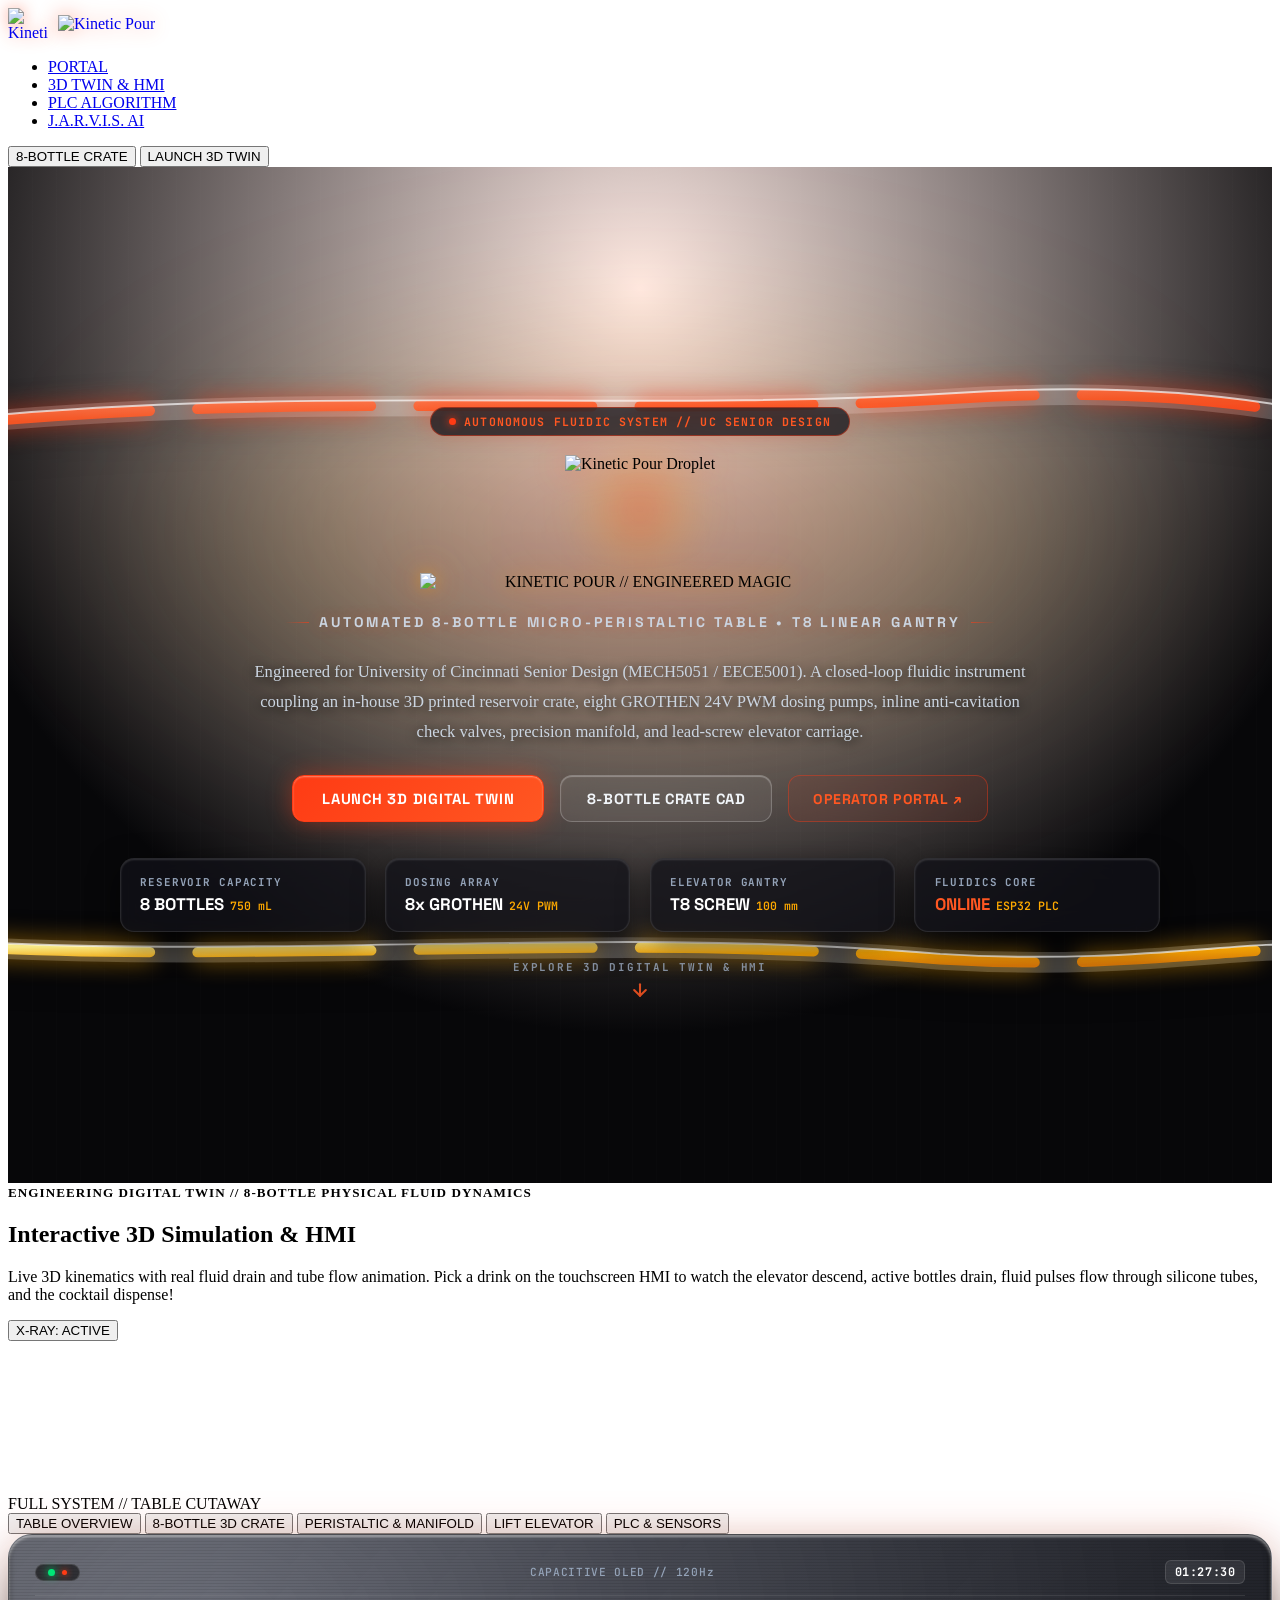
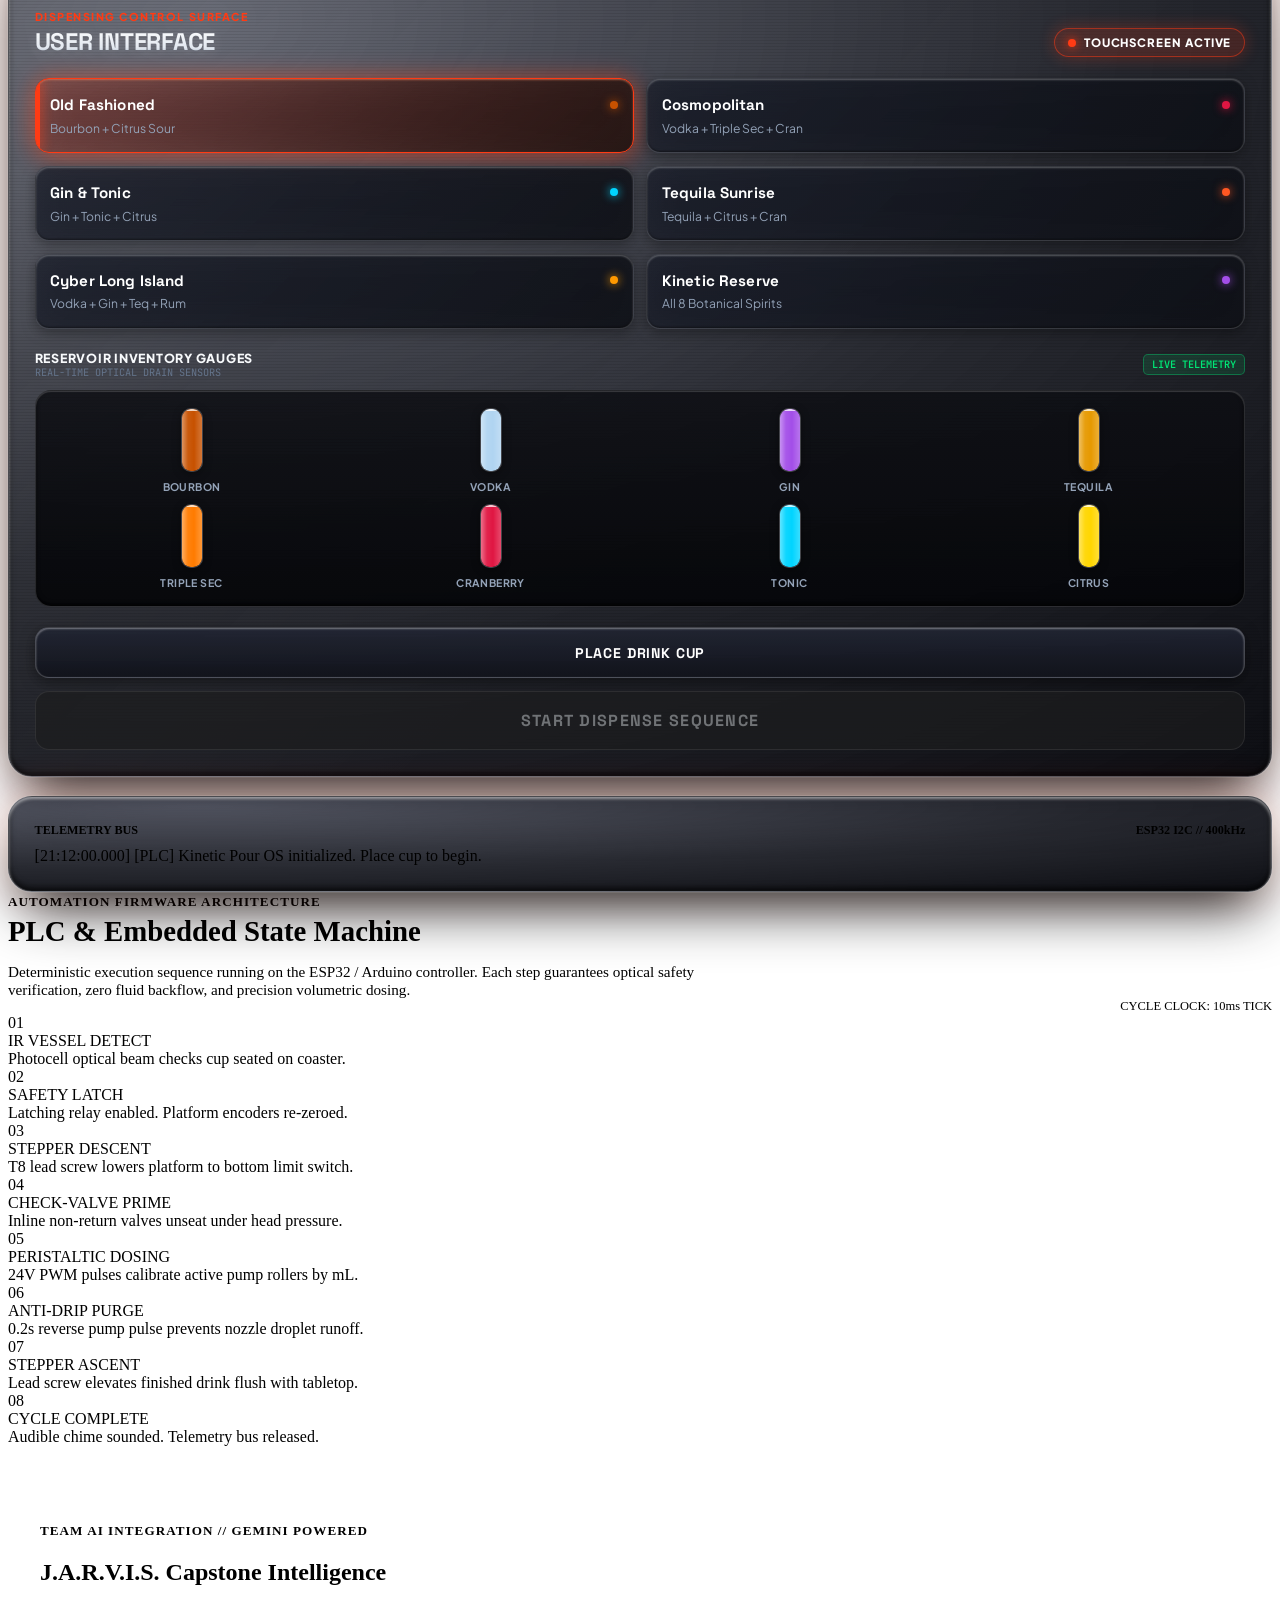
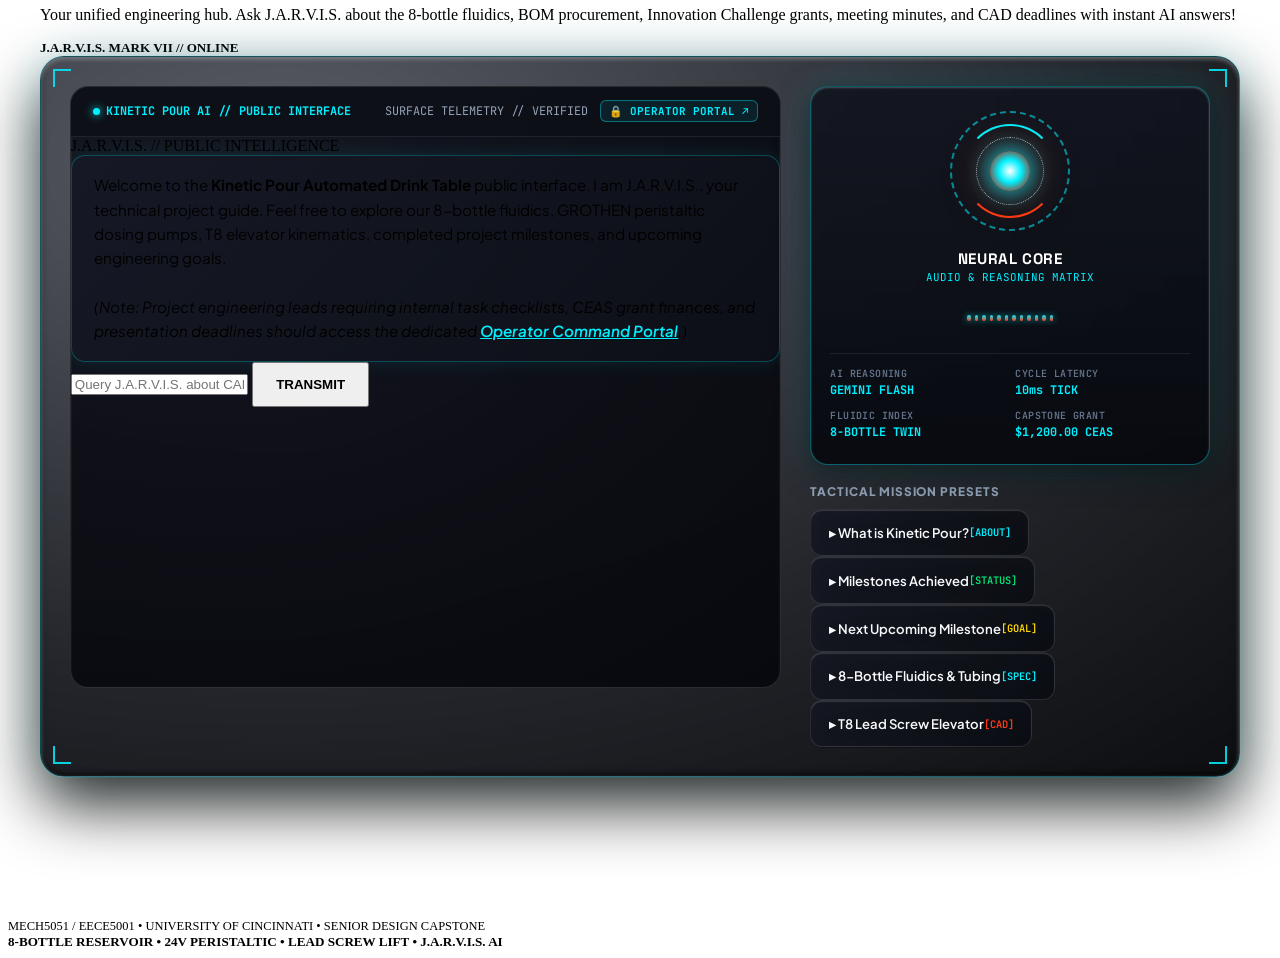
==== templates/index.html @ 7ae2cc01 "Update Flask index template" ====
<!DOCTYPE html>
<html lang="en">
<head>
  <meta charset="UTF-8">
  <meta name="viewport" content="width=device-width, initial-scale=1.0">
  <title>KINETIC POUR // Automated Drink-Dispensing Table</title>
  
  <!-- Fonts: Plus Jakarta Sans, Space Grotesk, JetBrains Mono -->
  <link rel="preconnect" href="https://fonts.googleapis.com">
  <link rel="preconnect" href="https://fonts.gstatic.com" crossorigin>
  <link href="https://fonts.googleapis.com/css2?family=Plus+Jakarta+Sans:wght@400;500;600;700;800&family=Space+Grotesk:wght@500;600;700;800&family=JetBrains+Mono:wght@400;500;600&display=swap" rel="stylesheet">
  
  <!-- Cache Control to prevent stale browser cache -->
  <meta http-equiv="Cache-Control" content="no-cache, no-store, must-revalidate, max-age=0">
  <meta http-equiv="Pragma" content="no-cache">
  <meta http-equiv="Expires" content="0">

  <!-- CSS with Version Cache-Buster -->
  <link rel="stylesheet" href="static/css/chromatic_void.css?v=6.0">
  
  <!-- Embedded Liquid Glass Touchscreen Styles (Guarantees Instant Render) -->
  <style>
    /* ==========================================================================
       EMBEDDED LIQUID GLASS TOUCHSCREEN USER INTERFACE
       ========================================================================== */
    .hmi-control-deck {
      display: flex;
      flex-direction: column;
      gap: 1.2rem;
      position: relative;
    }

    /* Screen Tablet Enclosure */
    .hmi-screen-card {
      position: relative !important;
      background: radial-gradient(130% 120% at 15% 10%, rgba(32, 36, 52, 0.75) 0%, rgba(16, 18, 26, 0.9) 55%, rgba(8, 9, 14, 0.98) 100%) !important;
      border: 1.5px solid rgba(255, 255, 255, 0.22) !important;
      border-radius: 24px !important;
      padding: 1.6rem !important;
      backdrop-filter: blur(35px) saturate(200%) !important;
      -webkit-backdrop-filter: blur(35px) saturate(200%) !important;
      box-shadow: 
        0 0 0 1px rgba(255, 255, 255, 0.1),
        inset 0 2px 3px rgba(255, 255, 255, 0.5),
        inset 0 -3px 6px rgba(0, 0, 0, 0.75),
        0 28px 56px -14px rgba(0, 0, 0, 0.9),
        0 0 45px rgba(255, 59, 20, 0.18) !important;
      overflow: hidden;
      transition: all 0.3s ease;
    }

    /* Diagonal Liquid Glass Surface Glare */
    .screen-glass-sheen {
      position: absolute;
      top: 0;
      left: 0;
      right: 0;
      height: 100%;
      background: linear-gradient(135deg, rgba(255, 255, 255, 0.15) 0%, rgba(255, 255, 255, 0.04) 30%, transparent 60%);
      pointer-events: none;
      z-index: 1;
    }

    /* Micro OLED Screen Scanline Overlay */
    .screen-scanlines {
      position: absolute;
      top: 0;
      left: 0;
      right: 0;
      bottom: 0;
      background: repeating-linear-gradient(0deg, rgba(0, 0, 0, 0.14) 0px, rgba(0, 0, 0, 0.14) 1px, transparent 1px, transparent 3px);
      pointer-events: none;
      z-index: 1;
      opacity: 0.6;
    }

    /* Top Hardware Notch & Telemetry Bar */
    .hmi-screen-top-bar {
      display: flex !important;
      justify-content: space-between !important;
      align-items: center !important;
      position: relative !important;
      z-index: 2 !important;
      margin-bottom: 0.9rem !important;
      padding-bottom: 0.65rem !important;
      border-bottom: 1px solid rgba(255, 255, 255, 0.1) !important;
    }

    .screen-notch-group {
      display: flex;
      align-items: center;
      gap: 7px;
      background: rgba(0, 0, 0, 0.55);
      padding: 4px 12px;
      border-radius: 12px;
      border: 1px solid rgba(255, 255, 255, 0.12);
    }

    .screen-camera-lens {
      width: 7px;
      height: 7px;
      border-radius: 50%;
      background: #00e676;
      box-shadow: 0 0 8px #00e676;
      animation: pulseGreen 2.2s infinite ease-in-out;
    }

    .screen-ir-sensor {
      width: 5px;
      height: 5px;
      border-radius: 50%;
      background: #ff3b14;
      box-shadow: 0 0 6px #ff3b14;
    }

    .screen-telemetry-badge {
      font-family: 'JetBrains Mono', monospace !important;
      font-size: 0.7rem !important;
      color: #94a3b8 !important;
      letter-spacing: 0.06em;
      font-weight: 500;
    }

    .screen-live-clock {
      font-family: 'JetBrains Mono', monospace !important;
      font-size: 0.74rem !important;
      font-weight: 700 !important;
      color: #fff !important;
      background: rgba(255, 255, 255, 0.08) !important;
      padding: 3px 9px !important;
      border-radius: 6px !important;
      border: 1px solid rgba(255, 255, 255, 0.12) !important;
      letter-spacing: 0.05em;
    }

    /* Prominent USER INTERFACE Title Header */
    .hmi-header {
      display: flex !important;
      justify-content: space-between !important;
      align-items: flex-end !important;
      position: relative !important;
      z-index: 2 !important;
      margin-bottom: 1.3rem !important;
      border-bottom: none !important;
      padding-bottom: 0 !important;
    }

    .hmi-title-group {
      display: flex;
      flex-direction: column;
      gap: 0.2rem;
    }

    .hmi-screen-tag {
      font-family: 'Plus Jakarta Sans', sans-serif !important;
      font-size: 0.68rem !important;
      font-weight: 800 !important;
      color: #ff3b14 !important;
      letter-spacing: 0.14em !important;
      text-transform: uppercase !important;
    }

    .hmi-title {
      font-family: 'Space Grotesk', sans-serif !important;
      font-size: 1.5rem !important;
      font-weight: 800 !important;
      letter-spacing: -0.01em !important;
      background: linear-gradient(180deg, #ffffff 0%, #e2e8f0 70%, #94a3b8 100%) !important;
      -webkit-background-clip: text !important;
      -webkit-text-fill-color: transparent !important;
      margin: 0 !important;
      text-shadow: 0 2px 14px rgba(255, 255, 255, 0.15) !important;
    }

    .hmi-mode-pill {
      display: flex;
      align-items: center;
      gap: 8px;
      background: rgba(255, 59, 20, 0.16);
      border: 1px solid rgba(255, 59, 20, 0.5);
      padding: 6px 13px;
      border-radius: 20px;
      box-shadow: 0 0 16px rgba(255, 59, 20, 0.28);
    }

    .hmi-touch-pulse {
      width: 8px;
      height: 8px;
      border-radius: 50%;
      background: #ff3b14;
      box-shadow: 0 0 10px #ff3b14;
      animation: pulseInfrared 1.8s infinite ease-in-out;
    }

    .hmi-mode-tag {
      font-family: 'Plus Jakarta Sans', sans-serif !important;
      font-size: 0.72rem !important;
      font-weight: 800 !important;
      color: #fff !important;
      letter-spacing: 0.08em !important;
    }

    /* 6 Liquid Glass Drink Preset Cards */
    .hmi-drink-grid {
      display: grid !important;
      grid-template-columns: 1fr 1fr !important;
      gap: 0.8rem !important;
      margin-bottom: 1.3rem !important;
      position: relative !important;
      z-index: 2 !important;
    }

    .hmi-drink-btn {
      background: linear-gradient(135deg, rgba(28, 32, 44, 0.75) 0%, rgba(16, 18, 24, 0.88) 100%) !important;
      border: 1px solid rgba(255, 255, 255, 0.15) !important;
      border-radius: 14px !important;
      padding: 1rem 0.9rem !important;
      color: #f8fafc !important;
      cursor: pointer;
      text-align: left;
      transition: all 0.25s cubic-bezier(0.16, 1, 0.3, 1) !important;
      display: flex !important;
      flex-direction: column !important;
      gap: 0.35rem !important;
      position: relative !important;
      overflow: hidden !important;
      backdrop-filter: blur(18px) !important;
      -webkit-backdrop-filter: blur(18px) !important;
      box-shadow: 
        inset 0 1px 2px rgba(255, 255, 255, 0.3),
        inset 0 -1px 2px rgba(0, 0, 0, 0.5),
        0 4px 14px rgba(0, 0, 0, 0.35) !important;
    }

    .hmi-drink-btn::before {
      content: "";
      position: absolute;
      top: 0;
      left: 0;
      width: 4px;
      height: 100%;
      background: #ff3b14;
      opacity: 0;
      transition: all 0.28s ease;
      box-shadow: 0 0 12px #ff3b14;
    }

    .hmi-drink-btn::after {
      content: "";
      position: absolute;
      top: 0;
      left: -120%;
      width: 80%;
      height: 100%;
      background: linear-gradient(90deg, transparent, rgba(255, 255, 255, 0.18), transparent);
      transform: skewX(-20deg);
      transition: 0.6s ease;
      pointer-events: none;
    }

    .hmi-drink-btn:hover {
      border-color: rgba(255, 255, 255, 0.35) !important;
      background: linear-gradient(135deg, rgba(42, 48, 66, 0.85) 0%, rgba(22, 25, 36, 0.95) 100%) !important;
      transform: translateY(-2px) !important;
      box-shadow: 
        inset 0 1px 2px rgba(255, 255, 255, 0.45),
        0 8px 24px rgba(0, 0, 0, 0.5) !important;
    }

    .hmi-drink-btn:hover::after {
      left: 140%;
    }

    .hmi-drink-btn.active {
      border-color: #ff3b14 !important;
      background: linear-gradient(135deg, rgba(255, 59, 20, 0.25) 0%, rgba(38, 20, 16, 0.88) 100%) !important;
      box-shadow: 
        inset 0 1px 2px rgba(255, 140, 100, 0.55),
        0 6px 24px rgba(255, 59, 20, 0.25),
        0 0 24px rgba(255, 59, 20, 0.35) !important;
    }

    .hmi-drink-btn.active::before {
      opacity: 1 !important;
    }

    .drink-header-row {
      display: flex;
      justify-content: space-between;
      align-items: center;
      width: 100%;
    }

    .hmi-drink-btn .drink-name {
      font-family: 'Space Grotesk', sans-serif !important;
      font-size: 0.95rem !important;
      font-weight: 700 !important;
      color: #fff !important;
      letter-spacing: 0.01em;
    }

    .drink-indicator-dot {
      width: 8px;
      height: 8px;
      border-radius: 50%;
      background: var(--dot-color, #ff3b14);
      box-shadow: 0 0 10px var(--dot-color, #ff3b14);
    }

    .hmi-drink-btn .drink-spec {
      font-family: 'Plus Jakarta Sans', sans-serif !important;
      font-size: 0.76rem !important;
      color: #94a3b8 !important;
      line-height: 1.35;
    }

    /* Reservoir Inventory Header */
    .inventory-section-header {
      display: flex;
      justify-content: space-between;
      align-items: center;
      margin-bottom: 0.7rem;
      position: relative;
      z-index: 2;
    }

    .inventory-title-group {
      display: flex;
      flex-direction: column;
    }

    .inventory-title {
      font-family: 'Plus Jakarta Sans', sans-serif !important;
      font-weight: 800 !important;
      font-size: 0.78rem !important;
      color: #f8fafc !important;
      letter-spacing: 0.06em;
    }

    .inventory-subtitle {
      font-family: 'JetBrains Mono', monospace !important;
      font-size: 0.64rem !important;
      color: #64748b !important;
    }

    .inventory-live-chip {
      font-family: 'JetBrains Mono', monospace !important;
      font-size: 0.64rem !important;
      color: #00e676 !important;
      background: rgba(0, 230, 118, 0.12) !important;
      border: 1px solid rgba(0, 230, 118, 0.35) !important;
      padding: 3px 8px !important;
      border-radius: 5px !important;
      font-weight: 600;
    }

    /* 8-Bottle Glass Ampoules Rack */
    .bottle-levels-monitor {
      display: grid !important;
      grid-template-columns: repeat(4, 1fr) !important;
      gap: 0.7rem !important;
      background: linear-gradient(180deg, rgba(14, 15, 20, 0.85) 0%, rgba(6, 7, 10, 0.95) 100%) !important;
      border: 1px solid rgba(255, 255, 255, 0.12) !important;
      border-radius: 16px !important;
      padding: 1.05rem 0.75rem !important;
      margin-bottom: 1.3rem !important;
      position: relative !important;
      z-index: 2 !important;
      box-shadow: 
        inset 0 1px 1px rgba(255, 255, 255, 0.18),
        inset 0 -2px 4px rgba(0, 0, 0, 0.7) !important;
    }

    .bottle-gauge {
      display: flex !important;
      flex-direction: column !important;
      align-items: center !important;
      gap: 0.5rem !important;
    }

    .gauge-ampoule {
      position: relative !important;
      width: 20px !important;
      height: 62px !important;
      border-radius: 10px !important;
      background: rgba(18, 20, 28, 0.85) !important;
      border: 1px solid rgba(255, 255, 255, 0.22) !important;
      overflow: hidden !important;
      box-shadow: 
        inset 0 0 8px rgba(0, 0, 0, 0.85),
        0 2px 8px rgba(0, 0, 0, 0.45) !important;
    }

    .gauge-glass-glare {
      position: absolute !important;
      top: 0;
      left: 0;
      right: 0;
      bottom: 0;
      background: linear-gradient(90deg, 
        rgba(255, 255, 255, 0.38) 0%, 
        rgba(255, 255, 255, 0.06) 30%, 
        transparent 60%, 
        rgba(255, 255, 255, 0.22) 100%) !important;
      pointer-events: none !important;
      z-index: 4 !important;
    }

    .gauge-bar-track {
      width: 100% !important;
      height: 100% !important;
      position: relative !important;
      display: flex !important;
      align-items: flex-end !important;
      border-radius: 8px !important;
      overflow: hidden !important;
    }

    .gauge-bar-fill {
      width: 100% !important;
      transition: height 0.35s cubic-bezier(0.16, 1, 0.3, 1) !important;
      position: relative !important;
      box-shadow: 0 0 14px var(--liquid-glow, rgba(255, 59, 20, 0.6)) !important;
    }

    .gauge-liquid-meniscus {
      position: absolute !important;
      top: -2px !important;
      left: 0 !important;
      right: 0 !important;
      height: 4px !important;
      background: rgba(255, 255, 255, 0.75) !important;
      border-radius: 50% !important;
      filter: blur(0.5px) !important;
      animation: liquidMeniscusWave 2s infinite ease-in-out alternate !important;
    }

    .liquid-bourbon { background: #c75100 !important; --liquid-glow: rgba(199, 81, 0, 0.7); }
    .liquid-vodka { background: #b0d4f1 !important; --liquid-glow: rgba(176, 212, 241, 0.7); }
    .liquid-gin { background: #a34ee8 !important; --liquid-glow: rgba(163, 78, 232, 0.7); }
    .liquid-tequila { background: #e69900 !important; --liquid-glow: rgba(230, 153, 0, 0.7); }
    .liquid-triplesec { background: #ff7b00 !important; --liquid-glow: rgba(255, 123, 0, 0.7); }
    .liquid-cranberry { background: #e01642 !important; --liquid-glow: rgba(224, 22, 66, 0.7); }
    .liquid-tonic { background: #00d4ff !important; --liquid-glow: rgba(0, 212, 255, 0.7); }
    .liquid-citrus { background: #ffd600 !important; --liquid-glow: rgba(255, 214, 0, 0.7); }

    .bottle-gauge-label {
      font-family: 'Plus Jakarta Sans', sans-serif !important;
      font-size: 0.66rem !important;
      font-weight: 700 !important;
      color: #94a3b8 !important;
      letter-spacing: 0.04em !important;
      text-align: center;
    }

    /* Tactile Liquid Action Buttons */
    .hmi-actions-stack {
      display: flex;
      flex-direction: column;
      gap: 0.8rem;
      position: relative;
      z-index: 2;
    }

    .btn-place-cup-glass {
      background: linear-gradient(180deg, rgba(34, 38, 52, 0.9) 0%, rgba(18, 20, 28, 0.98) 100%) !important;
      border: 1px solid rgba(255, 255, 255, 0.2) !important;
      border-radius: 14px !important;
      color: #fff !important;
      padding: 0.95rem !important;
      font-family: 'Space Grotesk', sans-serif !important;
      font-size: 0.88rem !important;
      font-weight: 700 !important;
      letter-spacing: 0.06em !important;
      cursor: pointer;
      transition: all 0.28s ease !important;
      box-shadow: 
        inset 0 1px 2px rgba(255, 255, 255, 0.4),
        0 4px 16px rgba(0, 0, 0, 0.45) !important;
      display: flex;
      align-items: center;
      justify-content: center;
      gap: 8px;
    }

    .btn-place-cup-glass:hover:not(:disabled) {
      border-color: rgba(255, 255, 255, 0.4) !important;
      background: linear-gradient(180deg, rgba(46, 52, 70, 0.95) 0%, rgba(24, 26, 38, 1) 100%) !important;
      transform: translateY(-2px) !important;
      box-shadow: 0 8px 24px rgba(0, 0, 0, 0.6) !important;
    }

    .btn-dispense-glass {
      position: relative !important;
      width: 100% !important;
      padding: 1.15rem 1rem !important;
      font-family: 'Space Grotesk', sans-serif !important;
      font-size: 1rem !important;
      font-weight: 800 !important;
      letter-spacing: 0.08em !important;
      border-radius: 14px !important;
      border: 1px solid rgba(255, 59, 20, 0.5) !important;
      background: linear-gradient(180deg, #ff4c24 0%, #d82b08 100%) !important;
      color: #fff !important;
      cursor: pointer;
      transition: all 0.3s cubic-bezier(0.16, 1, 0.3, 1) !important;
      box-shadow: 
        inset 0 1px 3px rgba(255, 255, 255, 0.55),
        inset 0 -2px 4px rgba(0, 0, 0, 0.45),
        0 8px 28px rgba(255, 59, 20, 0.5),
        0 0 35px rgba(255, 59, 20, 0.45) !important;
      display: flex;
      align-items: center;
      justify-content: center;
      overflow: hidden;
    }

    .btn-dispense-glass::before {
      content: "";
      position: absolute;
      top: 0;
      left: -100%;
      width: 60%;
      height: 100%;
      background: linear-gradient(90deg, transparent, rgba(255, 255, 255, 0.4), transparent);
      transform: skewX(-25deg);
      animation: liquidButtonSweep 3s infinite;
    }

    .btn-dispense-glass:hover:not(:disabled) {
      transform: translateY(-2px) !important;
      background: linear-gradient(180deg, #ff623b 0%, #e8330c 100%) !important;
      box-shadow: 
        inset 0 1px 3px rgba(255, 255, 255, 0.7),
        0 10px 36px rgba(255, 59, 20, 0.65),
        0 0 50px rgba(255, 59, 20, 0.6) !important;
    }

    .btn-dispense-glass:disabled {
      background: rgba(26, 28, 38, 0.7) !important;
      border-color: rgba(255, 255, 255, 0.08) !important;
      color: #64748b !important;
      box-shadow: none !important;
      cursor: not-allowed;
      filter: grayscale(0.85);
    }

    .btn-dispense-glass:disabled::before {
      display: none !important;
    }

    /* ==========================================================================
       HOLOGRAPHIC J.A.R.V.I.S. AI CONSOLE & ARC REACTOR
       ========================================================================== */
    .jarvis-section {
      position: relative;
      padding: 75px 2rem 120px;
      max-width: 1650px;
      margin: 0 auto;
      z-index: 2;
    }

    .jarvis-container {
      display: grid !important;
      grid-template-columns: 1fr 400px !important;
      gap: 1.8rem !important;
      background: radial-gradient(120% 120% at 20% 15%, rgba(26, 30, 44, 0.72) 0%, rgba(12, 14, 20, 0.9) 60%, rgba(6, 7, 10, 0.98) 100%) !important;
      border: 1.5px solid rgba(0, 240, 255, 0.25) !important;
      border-radius: 24px !important;
      padding: 1.8rem !important;
      backdrop-filter: blur(35px) saturate(200%) !important;
      -webkit-backdrop-filter: blur(35px) saturate(200%) !important;
      box-shadow: 
        0 0 0 1px rgba(0, 240, 255, 0.1),
        inset 0 2px 4px rgba(255, 255, 255, 0.35),
        inset 0 -2px 6px rgba(0, 0, 0, 0.8),
        0 28px 64px rgba(0, 0, 0, 0.85),
        0 0 50px rgba(0, 240, 255, 0.15) !important;
      position: relative !important;
      overflow: hidden;
    }

    /* Tactical HUD Corner Brackets */
    .hud-corner-bracket {
      position: absolute;
      width: 16px;
      height: 16px;
      border: 2px solid #00f0ff;
      pointer-events: none;
      z-index: 5;
      opacity: 0.85;
    }
    .hud-corner-bracket.top-left { top: 12px; left: 12px; border-right: none; border-bottom: none; }
    .hud-corner-bracket.top-right { top: 12px; right: 12px; border-left: none; border-bottom: none; }
    .hud-corner-bracket.bottom-left { bottom: 12px; left: 12px; border-right: none; border-top: none; }
    .hud-corner-bracket.bottom-right { bottom: 12px; right: 12px; border-left: none; border-top: none; }

    /* Holographic Arc Reactor Card */
    .jarvis-reactor-deck {
      display: flex;
      flex-direction: column;
      gap: 1.2rem;
    }

    .jarvis-arc-reactor-card {
      background: linear-gradient(180deg, rgba(16, 20, 30, 0.88) 0%, rgba(8, 10, 16, 0.96) 100%);
      border: 1px solid rgba(0, 240, 255, 0.35);
      border-radius: 18px;
      padding: 1.5rem 1.2rem;
      display: flex;
      flex-direction: column;
      align-items: center;
      gap: 1.15rem;
      position: relative;
      overflow: hidden;
      box-shadow: 
        inset 0 1px 2px rgba(255, 255, 255, 0.25),
        0 8px 30px rgba(0, 0, 0, 0.55),
        0 0 35px rgba(0, 240, 255, 0.18);
    }

    .arc-reactor-visualizer {
      position: relative;
      width: 120px;
      height: 120px;
      display: flex;
      align-items: center;
      justify-content: center;
    }

    .arc-ring-outer {
      position: absolute;
      width: 116px;
      height: 116px;
      border: 2px dashed rgba(0, 240, 255, 0.55);
      border-radius: 50%;
      animation: arcSpinClockwise 14s linear infinite;
    }

    .arc-ring-middle {
      position: absolute;
      width: 90px;
      height: 90px;
      border: 2px solid transparent;
      border-top: 2.5px solid #00f0ff;
      border-bottom: 2.5px solid #ff3b14;
      border-radius: 50%;
      animation: arcSpinCounter 7s linear infinite;
    }

    .arc-ring-inner {
      position: absolute;
      width: 66px;
      height: 66px;
      border: 1.5px dotted rgba(255, 255, 255, 0.7);
      border-radius: 50%;
      animation: arcSpinClockwise 9s linear infinite;
    }

    .arc-core-glow {
      position: absolute;
      width: 40px;
      height: 40px;
      border-radius: 50%;
      background: radial-gradient(circle, #ffffff 0%, #00f0ff 40%, rgba(255, 59, 20, 0.6) 85%, transparent 100%);
      box-shadow: 0 0 25px #00f0ff, 0 0 45px rgba(255, 59, 20, 0.55);
      animation: arcCorePulse 2.2s ease-in-out infinite alternate;
    }

    @keyframes arcSpinClockwise {
      0% { transform: rotate(0deg); }
      100% { transform: rotate(360deg); }
    }

    @keyframes arcSpinCounter {
      0% { transform: rotate(0deg); }
      100% { transform: rotate(-360deg); }
    }

    @keyframes arcCorePulse {
      0% { transform: scale(0.9); opacity: 0.85; filter: drop-shadow(0 0 12px #00f0ff); }
      100% { transform: scale(1.12); opacity: 1; filter: drop-shadow(0 0 30px #ff3b14); }
    }

    /* Live Audio Waveform Bars */
    .jarvis-voice-waveform {
      display: flex;
      align-items: center;
      justify-content: center;
      gap: 4px;
      height: 32px;
      width: 100%;
      padding: 0 1rem;
    }

    .wave-bar {
      width: 3.5px;
      height: 6px;
      background: linear-gradient(180deg, #00f0ff 0%, #ff3b14 100%);
      border-radius: 2px;
      animation: waveOscillate 1.3s ease-in-out infinite alternate;
      box-shadow: 0 0 6px rgba(0, 240, 255, 0.7);
    }
    .wave-bar:nth-child(1) { animation-delay: 0.1s; }
    .wave-bar:nth-child(2) { animation-delay: 0.35s; }
    .wave-bar:nth-child(3) { animation-delay: 0.55s; }
    .wave-bar:nth-child(4) { animation-delay: 0.2s; }
    .wave-bar:nth-child(5) { animation-delay: 0.65s; }
    .wave-bar:nth-child(6) { animation-delay: 0.4s; }
    .wave-bar:nth-child(7) { animation-delay: 0.75s; }
    .wave-bar:nth-child(8) { animation-delay: 0.3s; }
    .wave-bar:nth-child(9) { animation-delay: 0.5s; }
    .wave-bar:nth-child(10) { animation-delay: 0.25s; }
    .wave-bar:nth-child(11) { animation-delay: 0.6s; }
    .wave-bar:nth-child(12) { animation-delay: 0.45s; }

    @keyframes waveOscillate {
      0% { height: 4px; }
      100% { height: 26px; }
    }

    .arc-specs-grid {
      display: grid;
      grid-template-columns: 1fr 1fr;
      gap: 0.65rem;
      width: 100%;
      font-size: 0.72rem;
      font-family: 'JetBrains Mono', monospace;
      border-top: 1px solid rgba(255, 255, 255, 0.08);
      padding-top: 0.85rem;
    }

    .arc-specs-grid div {
      display: flex;
      flex-direction: column;
      gap: 2px;
    }

    .arc-specs-grid span {
      color: #64748b;
      font-size: 0.62rem;
      font-weight: 600;
      letter-spacing: 0.04em;
    }

    .arc-specs-grid strong {
      color: #00f0ff;
      font-size: 0.74rem;
    }

    /* Upgraded Chat Box & Bubbles */
    .jarvis-chat-wrapper {
      display: flex;
      flex-direction: column;
      height: 600px !important;
      background: radial-gradient(130% 120% at 20% 10%, rgba(18, 20, 30, 0.95) 0%, rgba(8, 9, 14, 0.98) 100%) !important;
      border-radius: 18px !important;
      border: 1px solid rgba(255, 255, 255, 0.12) !important;
      overflow: hidden;
      box-shadow: inset 0 1px 2px rgba(255, 255, 255, 0.15) !important;
    }

    .chat-top-header {
      display: flex;
      justify-content: space-between;
      align-items: center;
      padding: 0.85rem 1.4rem;
      background: rgba(14, 16, 24, 0.9);
      border-bottom: 1px solid rgba(255, 255, 255, 0.08);
      font-family: 'JetBrains Mono', monospace;
      font-size: 0.74rem;
      color: #94a3b8;
    }

    .chat-top-header .channel-tag {
      color: #00f0ff;
      font-weight: 700;
      display: flex;
      align-items: center;
      gap: 6px;
    }

    .chat-top-header .channel-tag::before {
      content: "";
      width: 7px;
      height: 7px;
      border-radius: 50%;
      background: #00f0ff;
      box-shadow: 0 0 8px #00f0ff;
    }

    /* Operator Authentication & Clearance HUD */
    .operator-auth-bar {
      display: flex;
      flex-wrap: wrap;
      align-items: center;
      justify-content: space-between;
      gap: 0.6rem;
      padding: 0.65rem 1.2rem;
      background: rgba(10, 14, 22, 0.92);
      border-bottom: 1px solid rgba(0, 240, 255, 0.15);
      font-family: 'JetBrains Mono', monospace;
    }

    .operator-status-pill {
      display: flex;
      align-items: center;
      gap: 8px;
      font-size: 0.72rem;
      font-weight: 700;
      color: #94a3b8;
      letter-spacing: 0.04em;
    }

    .operator-status-pill.authenticated {
      color: #00f0ff;
    }

    .status-indicator-dot {
      width: 7px;
      height: 7px;
      border-radius: 50%;
      background: #94a3b8;
      box-shadow: 0 0 6px rgba(148, 163, 184, 0.5);
      transition: all 0.3s ease;
    }

    .status-indicator-dot.active-operator {
      background: #00f0ff;
      box-shadow: 0 0 10px #00f0ff;
      animation: pulseGreen 1.2s infinite alternate;
    }

    .operator-selector-buttons {
      display: flex;
      align-items: center;
      gap: 6px;
      flex-wrap: wrap;
    }

    .operator-btn {
      background: rgba(255, 255, 255, 0.04);
      border: 1px solid rgba(255, 255, 255, 0.14);
      border-radius: 6px;
      padding: 0.35rem 0.75rem;
      font-family: 'Space Grotesk', sans-serif;
      font-size: 0.74rem;
      font-weight: 600;
      color: #cbd5e1;
      cursor: pointer;
      display: inline-flex;
      align-items: center;
      gap: 5px;
      transition: all 0.2s ease;
    }

    .operator-btn:hover {
      background: rgba(0, 240, 255, 0.12);
      border-color: #00f0ff;
      color: #fff;
    }

    .operator-btn.active {
      background: rgba(0, 240, 255, 0.2);
      border-color: #00f0ff;
      color: #00f0ff;
      box-shadow: 0 0 12px rgba(0, 240, 255, 0.25);
    }

    .operator-logout-btn {
      background: rgba(239, 68, 68, 0.15);
      border: 1px solid rgba(239, 68, 68, 0.35);
      color: #f87171;
      border-radius: 6px;
      padding: 0.35rem 0.65rem;
      font-family: 'JetBrains Mono', monospace;
      font-size: 0.68rem;
      font-weight: 700;
      cursor: pointer;
      transition: all 0.2s ease;
    }

    .operator-logout-btn:hover {
      background: rgba(239, 68, 68, 0.3);
      border-color: #ef4444;
      color: #fff;
    }

    .operator-passcode-box {
      margin: 0.8rem 1.2rem 0;
      padding: 1rem 1.25rem;
      background: rgba(8, 12, 20, 0.96);
      border: 1.5px solid #00f0ff;
      border-radius: 12px;
      box-shadow: 0 8px 30px rgba(0, 240, 255, 0.2), inset 0 0 15px rgba(0, 240, 255, 0.08);
      animation: fadeInPasscode 0.25s ease-out;
    }

    @keyframes fadeInPasscode {
      from { opacity: 0; transform: translateY(-8px); }
      to { opacity: 1; transform: translateY(0); }
    }

    .passcode-input {
      background: rgba(0, 0, 0, 0.65);
      border: 1px solid rgba(0, 240, 255, 0.45);
      border-radius: 8px;
      color: #fff;
      padding: 0.45rem 0.85rem;
      font-family: 'JetBrains Mono', monospace;
      font-size: 0.82rem;
      outline: none;
      transition: border-color 0.2s ease, box-shadow 0.2s ease;
    }

    .passcode-input:focus {
      border-color: #00f0ff;
      box-shadow: 0 0 10px rgba(0, 240, 255, 0.4);
    }

    .chat-bubble {
      padding: 1.1rem 1.4rem !important;
      border-radius: 14px !important;
      font-family: 'Plus Jakarta Sans', sans-serif !important;
      font-size: 0.95rem !important;
      line-height: 1.6 !important;
      box-shadow: 0 4px 20px rgba(0, 0, 0, 0.4) !important;
    }

    .chat-msg.jarvis .chat-bubble {
      background: linear-gradient(135deg, rgba(22, 26, 38, 0.92) 0%, rgba(14, 16, 24, 0.95) 100%) !important;
      border: 1px solid rgba(0, 240, 255, 0.25) !important;
      box-shadow: 0 0 20px rgba(0, 240, 255, 0.1) !important;
    }

    .chat-msg.user .chat-bubble {
      background: linear-gradient(135deg, rgba(255, 59, 20, 0.28) 0%, rgba(255, 87, 34, 0.18) 100%) !important;
      border: 1px solid #ff3b14 !important;
      box-shadow: 0 0 24px rgba(255, 59, 20, 0.25) !important;
    }

    /* Preset Holographic Cards */
    .prompt-pill {
      background: linear-gradient(135deg, rgba(22, 25, 36, 0.82) 0%, rgba(12, 14, 20, 0.92) 100%) !important;
      border: 1px solid rgba(255, 255, 255, 0.12) !important;
      border-radius: 12px !important;
      padding: 0.9rem 1.1rem !important;
      color: #f8fafc !important;
      font-family: 'Plus Jakarta Sans', sans-serif !important;
      font-size: 0.82rem !important;
      font-weight: 600 !important;
      cursor: pointer;
      text-align: left;
      transition: all 0.25s ease !important;
      display: flex !important;
      align-items: center !important;
      justify-content: space-between !important;
      backdrop-filter: blur(14px) !important;
      box-shadow: inset 0 1px 1px rgba(255, 255, 255, 0.15) !important;
    }

    .prompt-pill:hover {
      background: linear-gradient(135deg, rgba(0, 240, 255, 0.16) 0%, rgba(255, 59, 20, 0.2) 100%) !important;
      border-color: #00f0ff !important;
      transform: translateX(4px) !important;
      box-shadow: 0 4px 18px rgba(0, 240, 255, 0.28) !important;
    }

    /* ==========================================================================
       FLUTED OPTICAL GLASS & INFRARED FLUIDIC CONDUIT HERO EXPERIENCE
       ========================================================================== */
    .hero-portal.fluted-hero-experience {
      position: relative !important;
      min-height: 94vh !important;
      padding: 120px 1.5rem 50px !important;
      background: radial-gradient(circle at 50% 12%, rgba(255, 59, 20, 0.1) 0%, #070709 68%) !important;
      display: flex !important;
      flex-direction: column !important;
      align-items: center !important;
      justify-content: center !important;
      text-align: center !important;
      overflow: hidden !important;
      z-index: 1 !important;
    }

    .hero-fluted-glass-grid {
      position: absolute;
      top: 0; left: 0; right: 0; bottom: 0;
      background-image: repeating-linear-gradient(90deg, rgba(255, 255, 255, 0.015) 0px, rgba(255, 255, 255, 0.015) 1px, transparent 1px, transparent 24px);
      pointer-events: none;
      z-index: 0;
      opacity: 0.6;
    }

    .hero-ambient-prism-glow {
      position: absolute;
      top: 25%; left: 50%;
      transform: translate(-50%, -50%);
      width: 85vw; max-width: 1200px; height: 380px;
      background: radial-gradient(ellipse at center, rgba(255, 59, 20, 0.16) 0%, rgba(255, 170, 0, 0.08) 50%, transparent 75%);
      filter: blur(75px);
      pointer-events: none;
      z-index: 0;
    }

    /* ==========================================================================
       HERO STAGE ARCHITECTURE: FLUTED GLASS VOID & INTEGRATED MASTERPIECE
       ========================================================================== */
    .fluted-hero-experience {
      position: relative;
      background-color: #000000;
      background-image: 
        radial-gradient(ellipse 95% 75% at 50% 36%, rgba(255, 59, 20, 0.16) 0%, rgba(255, 170, 0, 0.07) 38%, #000000 75%),
        repeating-linear-gradient(90deg, 
          transparent 0px, 
          transparent 46px, 
          rgba(255, 255, 255, 0.012) 47px, 
          rgba(255, 255, 255, 0.026) 48px, 
          rgba(255, 255, 255, 0.008) 49px, 
          transparent 50px);
      overflow: hidden;
    }

    /* Ambient Core Furnace Caustics behind Masterpiece */
    .hero-ambient-prism-glow {
      position: absolute;
      top: 36%; left: 50%;
      transform: translate(-50%, -50%);
      width: 90vw; max-width: 1300px; height: 520px;
      background: radial-gradient(ellipse at center, rgba(255, 59, 20, 0.22) 0%, rgba(255, 170, 0, 0.12) 40%, transparent 72%);
      filter: blur(80px);
      pointer-events: none;
      z-index: 0;
      animation: coreHaloBreathe 6s ease-in-out infinite alternate;
    }

    /* LAYER 2: CLEAN PERIMETER FLUIDIC CONDUITS (FRAMES THE HERO CLEANLY) */
    .hero-tubes-stage {
      position: absolute;
      top: 0; left: 0; right: 0; bottom: 0;
      width: 100%;
      height: 100%;
      pointer-events: none;
      z-index: 2;
      display: flex;
      align-items: center;
      justify-content: center;
    }

    .hero-tubes-svg {
      width: 100%;
      max-width: 1650px;
      height: 100%;
      max-height: 900px;
      overflow: visible;
    }

    .glass-tube-outer {
      fill: none;
      stroke: rgba(255, 255, 255, 0.22);
      stroke-width: 26px;
      stroke-linecap: round;
      stroke-linejoin: round;
      filter: drop-shadow(0 14px 24px rgba(0, 0, 0, 0.9));
    }

    .fluid-core-stream {
      fill: none;
      stroke-width: 13px;
      stroke-linecap: round;
      stroke-linejoin: round;
      stroke-dasharray: 220 60;
      animation: fluidTransit 5s linear infinite;
    }

    .fluid-core-stream.fluid-vermilion {
      stroke: url(#vermilionFluidGrad);
      filter: drop-shadow(0 0 16px #ff3b14);
      animation-duration: 4.8s;
    }
    .fluid-core-stream.fluid-amber {
      stroke: url(#amberFluidGrad);
      filter: drop-shadow(0 0 16px #ffaa00);
      animation-duration: 5.4s;
    }

    .glass-specular-highlight {
      fill: none;
      stroke: rgba(255, 255, 255, 0.8);
      stroke-width: 2.5px;
      stroke-linecap: round;
      opacity: 0.85;
    }

    @keyframes fluidTransit {
      0% { stroke-dashoffset: 1600; }
      100% { stroke-dashoffset: 0; }
    }

    /* Seamless, Borderless Stage Console Plinth */
    .hero-glass-console {
      position: relative;
      z-index: 3;
      display: flex;
      flex-direction: column;
      align-items: center;
      max-width: 1040px;
      width: 100%;
      margin: 0 auto;
      background: transparent !important;
      border: none !important;
      padding: 1.6rem 1.5rem 2.4rem !important;
    }

    /* Master Brand Lockup (Compact Droplet + Authentic Text PNG) */
    .hero-master-lockup {
      display: flex;
      flex-direction: column;
      align-items: center;
      justify-content: center;
      margin: 0.4rem auto 0.8rem;
    }

    /* Elegant, Compact Droplet (Clean, Balanced & Refined) */
    .hero-droplet-wrap {
      position: relative;
      display: inline-flex;
      align-items: center;
      justify-content: center;
      margin-bottom: 0.6rem;
    }
    .droplet-ambient-glow {
      position: absolute;
      width: 130px;
      height: 130px;
      border-radius: 50%;
      background: radial-gradient(circle, rgba(255, 59, 20, 0.4) 0%, rgba(255, 170, 0, 0.18) 45%, transparent 72%);
      filter: blur(20px);
      pointer-events: none;
      z-index: 0;
    }
    .hero-droplet-img {
      position: relative;
      z-index: 1;
      height: 108px; /* Refined luxury proportion */
      width: auto;
      object-fit: contain;
      filter: drop-shadow(0 0 16px rgba(255, 59, 20, 0.45));
      transition: transform 0.25s ease;
    }
    .hero-droplet-img:hover {
      transform: scale(1.05);
    }

    /* Authentic Text PNG (Risograph Cream with Slow-Pour Drips) */
    .hero-wordmark-wrap {
      display: flex;
      justify-content: center;
      align-items: center;
      margin-bottom: 0.4rem;
    }
    .hero-wordmark-png {
      width: clamp(280px, 42vw, 440px);
      height: auto;
      object-fit: contain;
      filter: drop-shadow(0 0 20px rgba(255, 59, 20, 0.5)) drop-shadow(0 0 8px rgba(255, 170, 0, 0.4));
      transition: filter 0.3s ease;
    }
    .hero-wordmark-png:hover {
      filter: drop-shadow(0 0 30px rgba(255, 59, 20, 0.75)) drop-shadow(0 0 14px rgba(255, 170, 0, 0.6));
    }

    /* Chip Badge in Fluted Obsidian Style */
    .hero-chip-badge {
      display: inline-flex;
      align-items: center;
      gap: 8px;
      padding: 0.38rem 1.1rem;
      border-radius: 999px;
      background: rgba(18, 18, 24, 0.75);
      border: 1px solid rgba(255, 59, 20, 0.45);
      box-shadow: 0 0 18px rgba(255, 59, 20, 0.18);
      backdrop-filter: blur(12px);
      margin-bottom: 0.8rem;
    }
    .hero-chip-badge .chip-dot {
      width: 7px; height: 7px;
      border-radius: 50%;
      background: #ff3b14;
      box-shadow: 0 0 8px #ff3b14;
    }
    .hero-chip-badge span {
      font-family: 'JetBrains Mono', monospace;
      font-size: 0.72rem;
      font-weight: 700;
      letter-spacing: 0.1em;
      color: #ff5722;
      text-transform: uppercase;
    }

    /* Architectural Subtitle & Specifications */
    .hero-system-descriptor {
      font-family: 'Space Grotesk', sans-serif;
      font-size: clamp(0.74rem, 1.2vw, 0.88rem);
      font-weight: 700;
      letter-spacing: 0.2em;
      text-transform: uppercase;
      color: #cbd5e1;
      margin-top: 0.2rem;
      margin-bottom: 0.8rem;
      text-shadow: 0 0 15px rgba(255, 59, 20, 0.3);
      display: flex;
      align-items: center;
      gap: 10px;
    }
    .hero-system-descriptor::before, .hero-system-descriptor::after {
      content: "";
      width: 24px;
      height: 1px;
      background: linear-gradient(90deg, transparent, rgba(255, 59, 20, 0.6));
    }
    .hero-system-descriptor::after {
      background: linear-gradient(90deg, rgba(255, 59, 20, 0.6), transparent);
    }

    /* Clean, Box-Free Hero Description */
    .hero-desc-clean {
      font-size: clamp(0.92rem, 1.3vw, 1.04rem);
      color: #cbd5e1;
      max-width: 780px;
      line-height: 1.8;
      margin: 0.8rem auto 1.8rem;
      padding: 0;
      background: transparent !important;
      border: none !important;
      border-radius: 0 !important;
      backdrop-filter: none !important;
      -webkit-backdrop-filter: none !important;
      box-shadow: none !important;
      text-align: center;
      position: relative;
      z-index: 5;
      text-shadow: 0 2px 12px rgba(0, 0, 0, 0.95);
    }

    .hero-cta-cluster {
      display: flex;
      align-items: center;
      justify-content: center;
      gap: 1rem;
      flex-wrap: wrap;
      margin-bottom: 2.2rem;
    }

    .btn-fluted-primary {
      background: linear-gradient(135deg, #ff3b14 0%, #ff5722 100%);
      border: 1.5px solid #ff3b14;
      border-radius: 12px;
      padding: 0.85rem 1.8rem;
      color: #ffffff;
      font-family: 'Space Grotesk', sans-serif;
      font-size: 0.92rem;
      font-weight: 800;
      letter-spacing: 0.05em;
      cursor: pointer;
      backdrop-filter: blur(16px);
      box-shadow: 0 0 25px rgba(255, 59, 20, 0.4), inset 0 1px 2px rgba(255, 255, 255, 0.4);
      transition: all 0.25s ease;
    }
    .btn-fluted-primary:hover {
      background: #ff5722;
      box-shadow: 0 0 40px rgba(255, 59, 20, 0.7);
      transform: translateY(-2px);
    }

    .btn-fluted-secondary {
      background: rgba(255, 255, 255, 0.06);
      border: 1.5px solid rgba(255, 255, 255, 0.22);
      border-radius: 12px;
      padding: 0.85rem 1.6rem;
      color: #f1f5f9;
      font-family: 'Space Grotesk', sans-serif;
      font-size: 0.92rem;
      font-weight: 700;
      letter-spacing: 0.04em;
      cursor: pointer;
      backdrop-filter: blur(16px);
      box-shadow: inset 0 1px 1px rgba(255, 255, 255, 0.3);
      transition: all 0.25s ease;
    }
    .btn-fluted-secondary:hover {
      background: rgba(255, 255, 255, 0.12);
      border-color: rgba(255, 255, 255, 0.5);
      color: #fff;
      transform: translateY(-2px);
    }

    .btn-fluted-operator {
      background: rgba(255, 59, 20, 0.08);
      border: 1.5px solid rgba(255, 59, 20, 0.4);
      border-radius: 12px;
      padding: 0.85rem 1.5rem;
      color: #ff5722;
      font-family: 'Space Grotesk', sans-serif;
      font-size: 0.88rem;
      font-weight: 700;
      letter-spacing: 0.04em;
      text-decoration: none;
      display: inline-flex;
      align-items: center;
      backdrop-filter: blur(16px);
      transition: all 0.25s ease;
    }
    .btn-fluted-operator:hover {
      background: rgba(255, 59, 20, 0.2);
      border-color: #ff3b14;
      box-shadow: 0 0 20px rgba(255, 59, 20, 0.3);
      transform: translateY(-2px);
    }

    .fluted-telemetry-row {
      display: grid;
      grid-template-columns: repeat(4, 1fr);
      gap: 1.2rem;
      width: 100%;
    }

    .fluted-telemetry-card {
      background: rgba(18, 18, 24, 0.75);
      border: 1px solid rgba(255, 255, 255, 0.1);
      border-radius: 14px;
      padding: 1rem 1.2rem;
      display: flex;
      flex-direction: column;
      gap: 4px;
      text-align: left;
      backdrop-filter: blur(20px);
      box-shadow: 0 10px 30px rgba(0, 0, 0, 0.6), inset 0 1px 2px rgba(255, 255, 255, 0.15);
      transition: all 0.25s ease;
    }
    .fluted-telemetry-card:hover {
      border-color: rgba(255, 59, 20, 0.4);
      box-shadow: 0 12px 36px rgba(255, 59, 20, 0.18);
      transform: translateY(-2px);
    }

    .fluted-telemetry-card .telemetry-lbl {
      font-family: 'JetBrains Mono', monospace;
      font-size: 0.68rem;
      font-weight: 700;
      color: #94a3b8;
      letter-spacing: 0.08em;
    }
    .fluted-telemetry-card .telemetry-num {
      font-family: 'Space Grotesk', sans-serif;
      font-size: 1.05rem;
      font-weight: 800;
      color: #fff;
      display: flex;
      align-items: baseline;
      gap: 6px;
    }
    .fluted-telemetry-card .telemetry-num .unit {
      font-family: 'JetBrains Mono', monospace;
      font-size: 0.72rem;
      color: #ffaa00;
      font-weight: 600;
    }

    @media (max-width: 992px) {
      .hero-glass-console { padding: 1.5rem 1rem !important; }
      .fluted-telemetry-row { grid-template-columns: repeat(2, 1fr); }
      .masterpiece-artwork-img { width: 85vw; max-width: 440px; }
    }
    @media (max-width: 600px) {
      .fluted-telemetry-row { grid-template-columns: 1fr; }
      .hero-cta-cluster { flex-direction: column; width: 100%; }
      .btn-fluted-primary, .btn-fluted-secondary, .btn-fluted-operator { width: 100%; justify-content: center; }
      .hero-system-descriptor { font-size: 0.72rem; letter-spacing: 0.14em; }
    }

    /* Navbar Brand Icon & Transparent Logo */
    .nav-brand {
      display: flex;
      align-items: center;
      gap: 10px;
      text-decoration: none;
      cursor: pointer;
    }

    .nav-brand-icon {
      height: 34px;
      width: auto;
      max-width: 40px;
      object-fit: contain;
      border: none !important;
      border-radius: 0 !important;
      background: transparent !important;
      box-shadow: none !important;
      filter: drop-shadow(0 0 8px rgba(255, 59, 20, 0.45));
      transition: transform 0.25s ease, filter 0.25s ease;
    }

    .nav-brand-text-png {
      height: 20px;
      width: auto;
      object-fit: contain;
      filter: drop-shadow(0 0 10px rgba(255, 59, 20, 0.45));
      transition: transform 0.25s ease, filter 0.25s ease;
      vertical-align: middle;
    }

    .nav-brand:hover .nav-brand-icon {
      transform: scale(1.06);
      filter: drop-shadow(0 0 16px rgba(255, 59, 20, 0.8)) drop-shadow(0 0 6px rgba(255, 170, 0, 0.6));
    }

    .nav-brand:hover .nav-brand-text-png {
      filter: drop-shadow(0 0 16px rgba(255, 59, 20, 0.75)) drop-shadow(0 0 6px rgba(255, 170, 0, 0.6));
    }

    /* Scroll Indicator at bottom of Hero */
    .hero-scroll-indicator {
      margin-top: 1.8rem;
      display: inline-flex;
      flex-direction: column;
      align-items: center;
      gap: 6px;
      cursor: pointer;
      opacity: 0.85;
      transition: opacity 0.25s ease, transform 0.25s ease;
      text-decoration: none;
    }
    .hero-scroll-indicator:hover {
      opacity: 1;
      transform: translateY(3px);
    }
    .hero-scroll-indicator span {
      font-family: 'JetBrains Mono', monospace;
      font-size: 0.68rem;
      font-weight: 700;
      letter-spacing: 0.16em;
      color: #94a3b8;
      text-transform: uppercase;
    }
    .scroll-arrow-drip {
      width: 20px;
      height: 20px;
      color: #ff5722;
      animation: dripBounce 1.8s infinite ease-in-out;
    }
    @keyframes dripBounce {
      0%, 100% { transform: translateY(0); opacity: 0.6; }
      50% { transform: translateY(6px); opacity: 1; filter: drop-shadow(0 0 6px #ff3b14); }
    }
  </style>
  
  <!-- Three.js and OrbitControls -->
  <script src="https://cdnjs.cloudflare.com/ajax/libs/three.js/r128/three.min.js"></script>
  <script src="https://cdn.jsdelivr.net/npm/three@0.128.0/examples/js/controls/OrbitControls.js"></script>
</head>
<body>

  <!-- Navigation Bar -->
  <header class="navbar">
    <a href="#portal" class="nav-brand" title="Kinetic Pour">
      <img src="static/images/kinetic_pour_droplet_transparent.png" alt="Kinetic Pour Logo" class="nav-brand-icon">
      <img src="static/images/kinetic_pour_nav_wordmark_transparent.png" alt="Kinetic Pour" class="nav-brand-text-png">
    </a>

    <nav>
      <ul class="nav-links">
        <li><a href="#portal" class="active">PORTAL</a></li>
        <li><a href="#simulation">3D TWIN &amp; HMI</a></li>
        <li><a href="#plc-algorithm">PLC ALGORITHM</a></li>
        <li><a href="#jarvis-ai">J.A.R.V.I.S. AI</a></li>
      </ul>
    </nav>

    <div class="nav-actions">
      <button class="btn-secondary" onclick="focusSubsystem('bottling'); document.getElementById('simulation').scrollIntoView();">
        8-BOTTLE CRATE
      </button>
      <button class="btn-primary" onclick="focusSubsystem('all'); document.getElementById('simulation').scrollIntoView();">
        LAUNCH 3D TWIN
      </button>
    </div>
  </header>

  <!-- ==========================================================================
       1. HERO SECTION: 3D TRANSLUCENT FLUIDIC TUBING & FLUTED GLASS ARCHITECTURE
          - LAYER 1 (z:1): Background Architectural Letters [K I N E T I C]
          - LAYER 2 (z:2): 3D Translucent Glass Tubes with Animated Flowing Liquid (Overlays KINETIC)
          - LAYER 3 (z:3): Foreground Title [POUR], Controls & Telemetry Deck (Overlays the Tubes)
       ========================================================================== -->
  <section id="portal" class="hero-portal fluted-hero-experience">
    <!-- Ambient Infrared Caustics Glow & Fluted Glass Slats -->
    <div class="hero-fluted-glass-grid"></div>
    <div class="hero-ambient-prism-glow"></div>

    <!-- LAYER 2: CLEAN PERIMETER FLUIDIC CONDUITS (FRAMES THE HERO CLEANLY) -->
    <div class="hero-tubes-stage">
      <svg class="hero-tubes-svg" viewBox="0 0 1600 750" fill="none" xmlns="http://www.w3.org/2000/svg">
        <defs>
          <!-- Signature Infrared Vermilion & Warm Amber Gradients -->
          <linearGradient id="vermilionFluidGrad" x1="0%" y1="0%" x2="100%" y2="100%">
            <stop offset="0%" stop-color="#ff8a65" stop-opacity="0.95" />
            <stop offset="50%" stop-color="#ff5722" stop-opacity="0.9" />
            <stop offset="100%" stop-color="#ff3b14" stop-opacity="0.95" />
          </linearGradient>

          <linearGradient id="amberFluidGrad" x1="0%" y1="0%" x2="100%" y2="100%">
            <stop offset="0%" stop-color="#fef08a" stop-opacity="0.95" />
            <stop offset="50%" stop-color="#ffaa00" stop-opacity="0.9" />
            <stop offset="100%" stop-color="#d97706" stop-opacity="0.95" />
          </linearGradient>

          <!-- Glass Tube Outer Wall Gradient -->
          <linearGradient id="glassWallGrad" x1="0%" y1="0%" x2="0%" y2="100%">
            <stop offset="0%" stop-color="rgba(255, 255, 255, 0.4)" />
            <stop offset="35%" stop-color="rgba(255, 255, 255, 0.08)" />
            <stop offset="70%" stop-color="rgba(255, 255, 255, 0.04)" />
            <stop offset="100%" stop-color="rgba(255, 255, 255, 0.3)" />
          </linearGradient>
        </defs>

        <!-- TUBE 1: INFRARED VERMILION CONDUIT (Strictly hugs top perimeter edge, y=40..60) -->
        <g class="tube-assembly">
          <path d="M -40 55 C 400 15, 800 50, 1200 25 C 1440 10, 1580 35, 1640 45" 
                class="glass-tube-outer" stroke="url(#glassWallGrad)" stroke-width="24" />
          <path d="M -40 55 C 400 15, 800 50, 1200 25 C 1440 10, 1580 35, 1640 45" 
                class="fluid-core-stream fluid-vermilion" />
          <path d="M -40 48 C 400 8, 800 43, 1200 18 C 1440 3, 1580 28, 1640 38" 
                class="glass-specular-highlight" />
        </g>

        <!-- TUBE 2: WARM AMBER CONDUIT (Strictly hugs bottom perimeter edge, y=715..735) -->
        <g class="tube-assembly">
          <path d="M -40 720 C 360 740, 780 700, 1180 735 C 1420 750, 1580 715, 1640 725" 
                class="glass-tube-outer" stroke="url(#glassWallGrad)" stroke-width="24" />
          <path d="M -40 720 C 360 740, 780 700, 1180 735 C 1420 750, 1580 715, 1640 725" 
                class="fluid-core-stream fluid-amber" />
          <path d="M -40 713 C 360 733, 780 693, 1180 728 C 1420 743, 1580 708, 1640 718" 
                class="glass-specular-highlight" />
        </g>
      </svg>
    </div>

    <!-- LAYER 3: FOREGROUND CINEMATIC LOGO INTEGRATION (ZERO BOX, ZERO DUPLICATE TEXT) -->
    <div class="hero-glass-console">
      <div class="hero-chip-badge">
        <span class="chip-dot"></span>
        <span>AUTONOMOUS FLUIDIC SYSTEM // UC SENIOR DESIGN</span>
      </div>

      <!-- Integrated Hero Masterpiece (Droplet, Handcrafted Pouring Wordmark & Light Sheen) -->
      <!-- Clean, Elegant Master Brand Lockup (Droplet + Authentic Transparent Text PNG) -->
      <div class="hero-master-lockup" id="hero-master-lockup">
        <!-- Compact, Elegant Fluted Droplet (Refined, NOT Overwhelming) -->
        <div class="hero-droplet-wrap">
          <div class="droplet-ambient-glow"></div>
          <img src="static/images/kinetic_pour_droplet_transparent.png" 
               alt="Kinetic Pour Droplet" 
               class="hero-droplet-img" />
        </div>

        <!-- Authentic Risograph Text with Slow-Pour Drips (Zero Box / Pure Transparent PNG) -->
        <div class="hero-wordmark-wrap">
          <img src="static/images/kinetic_pour_text_transparent.png?v=magic" 
               alt="KINETIC POUR // ENGINEERED MAGIC" 
               class="hero-wordmark-png" />
        </div>
      </div>

      <!-- Architectural Subtitle & Specifications -->
      <div class="hero-system-descriptor">
        AUTOMATED 8-BOTTLE MICRO-PERISTALTIC TABLE &bull; T8 LINEAR GANTRY
      </div>

      <p class="hero-desc-clean">
        Engineered for University of Cincinnati Senior Design (MECH5051 / EECE5001). 
        A closed-loop fluidic instrument coupling an in-house 3D printed reservoir crate, eight GROTHEN 24V PWM dosing pumps, inline anti-cavitation check valves, precision manifold, and lead-screw elevator carriage.
      </p>

      <div class="hero-cta-cluster">
        <button class="btn-fluted-primary" onclick="focusSubsystem('all'); document.getElementById('simulation').scrollIntoView({behavior: 'smooth'});">
          LAUNCH 3D DIGITAL TWIN
        </button>
        <button class="btn-fluted-secondary" onclick="focusSubsystem('bottling'); document.getElementById('simulation').scrollIntoView({behavior: 'smooth'});">
          8-BOTTLE CRATE CAD
        </button>
        <a href="https://rohendhar.github.io/jarvis-operator/" target="_blank" class="btn-fluted-operator">
          OPERATOR PORTAL ↗
        </a>
      </div>

      <!-- Real-Time Telemetry Bar in Fluted Glass Aesthetics -->
      <div class="fluted-telemetry-row">
        <div class="fluted-telemetry-card">
          <div class="telemetry-lbl">RESERVOIR CAPACITY</div>
          <div class="telemetry-num">8 BOTTLES <span class="unit">750 mL</span></div>
        </div>

        <div class="fluted-telemetry-card">
          <div class="telemetry-lbl">DOSING ARRAY</div>
          <div class="telemetry-num">8x GROTHEN <span class="unit">24V PWM</span></div>
        </div>

        <div class="fluted-telemetry-card">
          <div class="telemetry-lbl">ELEVATOR GANTRY</div>
          <div class="telemetry-num">T8 SCREW <span class="unit">100 mm</span></div>
        </div>

        <div class="fluted-telemetry-card">
          <div class="telemetry-lbl">FLUIDICS CORE</div>
          <div class="telemetry-num" style="color: #ff5722;">ONLINE <span class="unit" style="color: #ffaa00;">ESP32 PLC</span></div>
        </div>
      </div>

      <!-- Interactive Scroll Down Prompt -->
      <a href="#simulation" class="hero-scroll-indicator" onclick="document.getElementById('simulation').scrollIntoView({behavior: 'smooth'}); return false;">
        <span>EXPLORE 3D DIGITAL TWIN &amp; HMI</span>
        <svg class="scroll-arrow-drip" viewBox="0 0 24 24" fill="none" stroke="currentColor" stroke-width="2.5" stroke-linecap="round" stroke-linejoin="round">
          <line x1="12" y1="5" x2="12" y2="19"></line>
          <polyline points="19 12 12 19 5 12"></polyline>
        </svg>
      </a>
    </div>
  </section>

  <!-- ==========================================================================
       2. INTERACTIVE 3D DIGITAL TWIN & TOUCHSCREEN HMI SCREEN
       ========================================================================== -->
  <section id="simulation" class="simulation-section">
    <div class="section-header">
      <div>
        <span style="font-family: var(--font-body); font-weight: 700; color: var(--infrared); font-size: 0.82rem; letter-spacing: 0.08em; text-transform: uppercase;">
          ENGINEERING DIGITAL TWIN // 8-BOTTLE PHYSICAL FLUID DYNAMICS
        </span>
        <h2 class="section-title">Interactive 3D Simulation &amp; HMI</h2>
        <p class="section-desc">
          Live 3D kinematics with real fluid drain and tube flow animation. Pick a drink on the touchscreen HMI to watch the elevator descend, active bottles drain, fluid pulses flow through silicone tubes, and the cocktail dispense!
        </p>
      </div>

      <div>
        <button id="btn-xray" class="btn-secondary" onclick="toggleXRay()">
          X-RAY: ACTIVE
        </button>
      </div>
    </div>

    <div class="sim-container">
      <!-- 3D Viewport (16:9 Broadcast Quality) -->
      <div class="sim-viewport-wrapper" id="three-viewport">
        <canvas id="three-canvas"></canvas>

        <div class="viewport-hud">
          <div class="hud-badge">
            <span id="view-badge">FULL SYSTEM // TABLE CUTAWAY</span>
          </div>
        </div>

        <div class="viewport-controls">
          <div class="focus-pills">
            <button id="btn-focus-all" class="focus-btn active" onclick="focusSubsystem('all')">
              TABLE OVERVIEW
            </button>
            <button id="btn-focus-bottling" class="focus-btn" onclick="focusSubsystem('bottling')">
              8-BOTTLE 3D CRATE
            </button>
            <button id="btn-focus-manifold" class="focus-btn" onclick="focusSubsystem('manifold')">
              PERISTALTIC &amp; MANIFOLD
            </button>
            <button id="btn-focus-lift" class="focus-btn" onclick="focusSubsystem('lift')">
              LIFT ELEVATOR
            </button>
            <button id="btn-focus-plc" class="focus-btn" onclick="focusSubsystem('plc')">
              PLC &amp; SENSORS
            </button>
          </div>
        </div>
      </div>

      <!-- Right Column: User HMI Touchscreen & Controls -->
      <div class="hmi-control-deck">
        <!-- Touchscreen Ordering Panel (Liquid Glass Screen Interface) -->
        <div class="hmi-screen-card" id="hmi-touchscreen-panel">
          <!-- Glass Sheen & Scanlines -->
          <div class="screen-glass-sheen"></div>
          <div class="screen-scanlines"></div>

          <!-- Top Hardware & Telemetry Bar -->
          <div class="hmi-screen-top-bar">
            <div class="screen-notch-group">
              <span class="screen-camera-lens" title="Optical Gesture Camera"></span>
              <span class="screen-ir-sensor" title="IR Proximity Sensor"></span>
            </div>
            <div class="screen-telemetry-badge">
              <span>CAPACITIVE OLED // 120Hz</span>
            </div>
            <div class="screen-live-clock" id="screen-clock">00:00:00</div>
          </div>

          <!-- Section Header: USER INTERFACE -->
          <div class="hmi-header">
            <div class="hmi-title-group">
              <span class="hmi-screen-tag">DISPENSING CONTROL SURFACE</span>
              <h2 class="hmi-title">USER INTERFACE</h2>
            </div>
            <div class="hmi-mode-pill">
              <span class="hmi-touch-pulse"></span>
              <span class="hmi-mode-tag">TOUCHSCREEN ACTIVE</span>
            </div>
          </div>

          <!-- 6 Preset Cocktail Cards (Liquid Glass Tiles) -->
          <div class="hmi-drink-grid">
            <button class="hmi-drink-btn active" onclick="selectRecipeHmi('Old Fashioned', [0, 7], 'a84200', this)">
              <div class="drink-header-row">
                <span class="drink-name">Old Fashioned</span>
                <span class="drink-indicator-dot" style="--dot-color: #c75100;"></span>
              </div>
              <span class="drink-spec">Bourbon + Citrus Sour</span>
            </button>

            <button class="hmi-drink-btn" onclick="selectRecipeHmi('Cosmopolitan', [1, 4, 5, 7], 'd61a3c', this)">
              <div class="drink-header-row">
                <span class="drink-name">Cosmopolitan</span>
                <span class="drink-indicator-dot" style="--dot-color: #e01642;"></span>
              </div>
              <span class="drink-spec">Vodka + Triple Sec + Cran</span>
            </button>

            <button class="hmi-drink-btn" onclick="selectRecipeHmi('Gin & Tonic', [2, 6, 7], '00f0ff', this)">
              <div class="drink-header-row">
                <span class="drink-name">Gin &amp; Tonic</span>
                <span class="drink-indicator-dot" style="--dot-color: #00d4ff;"></span>
              </div>
              <span class="drink-spec">Gin + Tonic + Citrus</span>
            </button>

            <button class="hmi-drink-btn" onclick="selectRecipeHmi('Tequila Sunrise', [3, 4, 5, 7], 'ff5722', this)">
              <div class="drink-header-row">
                <span class="drink-name">Tequila Sunrise</span>
                <span class="drink-indicator-dot" style="--dot-color: #ff5722;"></span>
              </div>
              <span class="drink-spec">Tequila + Citrus + Cran</span>
            </button>

            <button class="hmi-drink-btn" onclick="selectRecipeHmi('Cyber Long Island', [0, 1, 2, 3, 4, 7], 'ff9900', this)">
              <div class="drink-header-row">
                <span class="drink-name">Cyber Long Island</span>
                <span class="drink-indicator-dot" style="--dot-color: #ff9900;"></span>
              </div>
              <span class="drink-spec">Vodka + Gin + Teq + Rum</span>
            </button>

            <button class="hmi-drink-btn" onclick="selectRecipeHmi('Kinetic Reserve', [0, 1, 2, 3, 4, 5, 6, 7], '8b24e3', this)">
              <div class="drink-header-row">
                <span class="drink-name">Kinetic Reserve</span>
                <span class="drink-indicator-dot" style="--dot-color: #a34ee8;"></span>
              </div>
              <span class="drink-spec">All 8 Botanical Spirits</span>
            </button>
          </div>

          <!-- Real-Time 8-Bottle Fill Gauges (Liquid Glass Ampoules) -->
          <div class="inventory-section-header">
            <div class="inventory-title-group">
              <span class="inventory-title">RESERVOIR INVENTORY GAUGES</span>
              <span class="inventory-subtitle">REAL-TIME OPTICAL DRAIN SENSORS</span>
            </div>
            <span class="inventory-live-chip">LIVE TELEMETRY</span>
          </div>

          <div class="bottle-levels-monitor">
            <div class="bottle-gauge">
              <div class="gauge-ampoule">
                <div class="gauge-glass-glare"></div>
                <div class="gauge-bar-track">
                  <div id="gauge-fill-0" class="gauge-bar-fill liquid-bourbon" style="height: 100%;">
                    <div class="gauge-liquid-meniscus"></div>
                  </div>
                </div>
              </div>
              <span class="bottle-gauge-label">BOURBON</span>
            </div>

            <div class="bottle-gauge">
              <div class="gauge-ampoule">
                <div class="gauge-glass-glare"></div>
                <div class="gauge-bar-track">
                  <div id="gauge-fill-1" class="gauge-bar-fill liquid-vodka" style="height: 100%;">
                    <div class="gauge-liquid-meniscus"></div>
                  </div>
                </div>
              </div>
              <span class="bottle-gauge-label">VODKA</span>
            </div>

            <div class="bottle-gauge">
              <div class="gauge-ampoule">
                <div class="gauge-glass-glare"></div>
                <div class="gauge-bar-track">
                  <div id="gauge-fill-2" class="gauge-bar-fill liquid-gin" style="height: 100%;">
                    <div class="gauge-liquid-meniscus"></div>
                  </div>
                </div>
              </div>
              <span class="bottle-gauge-label">GIN</span>
            </div>

            <div class="bottle-gauge">
              <div class="gauge-ampoule">
                <div class="gauge-glass-glare"></div>
                <div class="gauge-bar-track">
                  <div id="gauge-fill-3" class="gauge-bar-fill liquid-tequila" style="height: 100%;">
                    <div class="gauge-liquid-meniscus"></div>
                  </div>
                </div>
              </div>
              <span class="bottle-gauge-label">TEQUILA</span>
            </div>

            <div class="bottle-gauge">
              <div class="gauge-ampoule">
                <div class="gauge-glass-glare"></div>
                <div class="gauge-bar-track">
                  <div id="gauge-fill-4" class="gauge-bar-fill liquid-triplesec" style="height: 100%;">
                    <div class="gauge-liquid-meniscus"></div>
                  </div>
                </div>
              </div>
              <span class="bottle-gauge-label">TRIPLE SEC</span>
            </div>

            <div class="bottle-gauge">
              <div class="gauge-ampoule">
                <div class="gauge-glass-glare"></div>
                <div class="gauge-bar-track">
                  <div id="gauge-fill-5" class="gauge-bar-fill liquid-cranberry" style="height: 100%;">
                    <div class="gauge-liquid-meniscus"></div>
                  </div>
                </div>
              </div>
              <span class="bottle-gauge-label">CRANBERRY</span>
            </div>

            <div class="bottle-gauge">
              <div class="gauge-ampoule">
                <div class="gauge-glass-glare"></div>
                <div class="gauge-bar-track">
                  <div id="gauge-fill-6" class="gauge-bar-fill liquid-tonic" style="height: 100%;">
                    <div class="gauge-liquid-meniscus"></div>
                  </div>
                </div>
              </div>
              <span class="bottle-gauge-label">TONIC</span>
            </div>

            <div class="bottle-gauge">
              <div class="gauge-ampoule">
                <div class="gauge-glass-glare"></div>
                <div class="gauge-bar-track">
                  <div id="gauge-fill-7" class="gauge-bar-fill liquid-citrus" style="height: 100%;">
                    <div class="gauge-liquid-meniscus"></div>
                  </div>
                </div>
              </div>
              <span class="bottle-gauge-label">CITRUS</span>
            </div>
          </div>

          <!-- Tactile Action Buttons (Liquid Glass Styled) -->
          <div class="hmi-actions-stack">
            <button id="btn-place-cup" class="btn-place-cup-glass" onclick="placeDrinkCup()">
              PLACE DRINK CUP
            </button>

            <button id="btn-dispense" class="btn-dispense-glass" disabled onclick="startDispenseCycle()">
              START DISPENSE SEQUENCE
            </button>
          </div>
        </div>

        <!-- Live Telemetry Terminal -->
        <div class="hmi-screen-card" style="padding: 1.15rem;">
          <div style="display: flex; justify-content: space-between; font-family: var(--font-body); font-weight: 700; font-size: 0.76rem; margin-bottom: 0.6rem;">
            <span>TELEMETRY BUS</span>
            <span style="color: var(--status-green);">ESP32 I2C // 400kHz</span>
          </div>

          <div id="telemetry-terminal" class="telemetry-terminal">
            <div class="terminal-line">
              <span class="time">[21:12:00.000]</span>
              <span class="status-ok">[PLC]</span>
              <span>Kinetic Pour OS initialized. Place cup to begin.</span>
            </div>
          </div>
        </div>
      </div>
    </div>
  </section>

  <!-- ==========================================================================
       3. PLC ALGORITHM & STATE MACHINE VISUALIZER
       ========================================================================== -->
  <section id="plc-algorithm" class="plc-section">
    <div class="plc-card">
      <div style="display: flex; justify-content: space-between; align-items: flex-end; flex-wrap: wrap; gap: 1rem;">
        <div>
          <span style="font-family: var(--font-body); font-weight: 700; color: var(--infrared); font-size: 0.82rem; letter-spacing: 0.08em; text-transform: uppercase;">
            AUTOMATION FIRMWARE ARCHITECTURE
          </span>
          <h3 style="font-family: var(--font-title); font-size: 1.8rem; margin: 0.3rem 0;">
            PLC &amp; Embedded State Machine
          </h3>
          <p style="color: var(--text-secondary); max-width: 700px; font-size: 0.95rem;">
            Deterministic execution sequence running on the ESP32 / Arduino controller. Each step guarantees optical safety verification, zero fluid backflow, and precision volumetric dosing.
          </p>
        </div>

        <div style="font-family: var(--font-mono); font-size: 0.78rem; color: var(--text-muted);">
          CYCLE CLOCK: <span style="color: var(--infrared);">10ms TICK</span>
        </div>
      </div>

      <!-- Interactive 8-Step Node Chain -->
      <div class="plc-step-chain">
        <div class="plc-step-node active" data-step="1">
          <div class="plc-step-num">01</div>
          <div class="plc-step-title">IR VESSEL DETECT</div>
          <div class="plc-step-desc">Photocell optical beam checks cup seated on coaster.</div>
        </div>

        <div class="plc-step-node" data-step="2">
          <div class="plc-step-num">02</div>
          <div class="plc-step-title">SAFETY LATCH</div>
          <div class="plc-step-desc">Latching relay enabled. Platform encoders re-zeroed.</div>
        </div>

        <div class="plc-step-node" data-step="3">
          <div class="plc-step-num">03</div>
          <div class="plc-step-title">STEPPER DESCENT</div>
          <div class="plc-step-desc">T8 lead screw lowers platform to bottom limit switch.</div>
        </div>

        <div class="plc-step-node" data-step="4">
          <div class="plc-step-num">04</div>
          <div class="plc-step-title">CHECK-VALVE PRIME</div>
          <div class="plc-step-desc">Inline non-return valves unseat under head pressure.</div>
        </div>

        <div class="plc-step-node" data-step="5">
          <div class="plc-step-num">05</div>
          <div class="plc-step-title">PERISTALTIC DOSING</div>
          <div class="plc-step-desc">24V PWM pulses calibrate active pump rollers by mL.</div>
        </div>

        <div class="plc-step-node" data-step="6">
          <div class="plc-step-num">06</div>
          <div class="plc-step-title">ANTI-DRIP PURGE</div>
          <div class="plc-step-desc">0.2s reverse pump pulse prevents nozzle droplet runoff.</div>
        </div>

        <div class="plc-step-node" data-step="7">
          <div class="plc-step-num">07</div>
          <div class="plc-step-title">STEPPER ASCENT</div>
          <div class="plc-step-desc">Lead screw elevates finished drink flush with tabletop.</div>
        </div>

        <div class="plc-step-node" data-step="8">
          <div class="plc-step-num">08</div>
          <div class="plc-step-title">CYCLE COMPLETE</div>
          <div class="plc-step-desc">Audible chime sounded. Telemetry bus released.</div>
        </div>
      </div>
    </div>
  </section>

  <!-- ==========================================================================
       4. J.A.R.V.I.S. ONE-STOP AI ASSISTANT CONSOLE
       ========================================================================== -->
  <section id="jarvis-ai" class="jarvis-section">
    <div class="section-header">
      <div>
        <span style="font-family: var(--font-body); font-weight: 700; color: var(--infrared); font-size: 0.82rem; letter-spacing: 0.08em; text-transform: uppercase;">
          TEAM AI INTEGRATION // GEMINI POWERED
        </span>
        <h2 class="section-title">J.A.R.V.I.S. Capstone Intelligence</h2>
        <p class="section-desc">
          Your unified engineering hub. Ask J.A.R.V.I.S. about the 8-bottle fluidics, BOM procurement, Innovation Challenge grants, meeting minutes, and CAD deadlines with instant AI answers!
        </p>
      </div>

      <div style="font-family: var(--font-body); font-weight: 700; font-size: 0.82rem; color: var(--status-green);">
        J.A.R.V.I.S. MARK VII // ONLINE
      </div>
    </div>

    <div class="jarvis-container">
      <!-- Tactical Corner Brackets -->
      <div class="hud-corner-bracket top-left"></div>
      <div class="hud-corner-bracket top-right"></div>
      <div class="hud-corner-bracket bottom-left"></div>
      <div class="hud-corner-bracket bottom-right"></div>

      <!-- Left Column: Holographic Chat Terminal -->
      <div class="jarvis-chat-wrapper">
        <!-- Comms Header -->
        <div class="chat-top-header">
          <div class="channel-tag">KINETIC POUR AI // PUBLIC INTERFACE</div>
          <div style="display: flex; align-items: center; gap: 12px;">
            <span>SURFACE TELEMETRY // VERIFIED</span>
            <a href="https://rohendhar.github.io/jarvis-operator/" target="_blank" style="color: #00f0ff; text-decoration: none; border: 1px solid rgba(0,240,255,0.4); padding: 3px 8px; border-radius: 6px; font-size: 0.68rem; font-weight: 700; background: rgba(0,240,255,0.08); transition: all 0.2s;">
              🔒 OPERATOR PORTAL ↗
            </a>
          </div>
        </div>

        <div id="chat-history" class="chat-history">
          <div class="chat-msg jarvis">
            <span class="chat-sender">J.A.R.V.I.S. // PUBLIC INTELLIGENCE</span>
            <div class="chat-bubble">
              Welcome to the <strong>Kinetic Pour Automated Drink Table</strong> public interface. I am J.A.R.V.I.S., your technical project guide. Feel free to explore our 8-bottle fluidics, GROTHEN peristaltic dosing pumps, T8 elevator kinematics, completed project milestones, and upcoming engineering goals.<br><br>
              <em>(Note: Project engineering leads requiring internal task checklists, CEAS grant finances, and presentation deadlines should access the dedicated <a href="https://rohendhar.github.io/jarvis-operator/" target="_blank" style="color: #00f0ff; font-weight: 600;">Operator Command Portal</a>.)</em>
            </div>
          </div>
        </div>

        <div class="chat-input-row">
          <input type="text" id="chat-input" class="chat-input" placeholder="Query J.A.R.V.I.S. about CAD, fluidics, milestones, or project specs..." onkeydown="if(event.key==='Enter') sendJarvisMessage()">
          <button class="btn-primary" onclick="sendJarvisMessage()" style="padding: 0.8rem 1.4rem; font-weight: 700;">TRANSMIT</button>
        </div>
      </div>

      <!-- Right Column: Animated Arc Reactor Core & Rapid Inquiries -->
      <div class="jarvis-reactor-deck">
        <!-- Holographic Arc Reactor Core Card -->
        <div class="jarvis-arc-reactor-card">
          <div class="arc-reactor-visualizer">
            <div class="arc-ring-outer"></div>
            <div class="arc-ring-middle"></div>
            <div class="arc-ring-inner"></div>
            <div class="arc-core-glow"></div>
          </div>

          <div style="text-align: center;">
            <div style="font-family: 'Space Grotesk', sans-serif; font-weight: 800; font-size: 0.95rem; color: #fff; letter-spacing: 0.04em;">
              NEURAL CORE
            </div>
            <div style="font-family: 'JetBrains Mono', monospace; font-size: 0.68rem; color: #00f0ff; margin-top: 2px;">
              AUDIO &amp; REASONING MATRIX
            </div>
          </div>

          <!-- Live Audio Frequency Equalizer Waveform -->
          <div class="jarvis-voice-waveform" id="jarvis-waveform">
            <span class="wave-bar"></span>
            <span class="wave-bar"></span>
            <span class="wave-bar"></span>
            <span class="wave-bar"></span>
            <span class="wave-bar"></span>
            <span class="wave-bar"></span>
            <span class="wave-bar"></span>
            <span class="wave-bar"></span>
            <span class="wave-bar"></span>
            <span class="wave-bar"></span>
            <span class="wave-bar"></span>
            <span class="wave-bar"></span>
          </div>

          <!-- Arc Specs Grid -->
          <div class="arc-specs-grid">
            <div><span>AI REASONING</span><strong>GEMINI FLASH</strong></div>
            <div><span>CYCLE LATENCY</span><strong>10ms TICK</strong></div>
            <div><span>FLUIDIC INDEX</span><strong>8-BOTTLE TWIN</strong></div>
            <div><span>CAPSTONE GRANT</span><strong>$1,200.00 CEAS</strong></div>
          </div>
        </div>

        <!-- Rapid Inquiry Presets -->
        <div style="display: flex; flex-direction: column; gap: 0.6rem;">
          <span style="font-family: 'Plus Jakarta Sans', sans-serif; font-weight: 800; font-size: 0.74rem; color: #94a3b8; letter-spacing: 0.08em; text-transform: uppercase;">
            TACTICAL MISSION PRESETS
          </span>

          <div class="prompt-pills-stack" id="prompt-pills-stack">
            <button class="prompt-pill" onclick="askPreset('What is Kinetic Pour and how does it work?')">
              <span>▸ What is Kinetic Pour?</span>
              <span style="font-family: 'JetBrains Mono', monospace; font-size: 0.65rem; color: #00f0ff;">[ABOUT]</span>
            </button>
            <button class="prompt-pill" onclick="askPreset('What milestones have been achieved so far?')">
              <span>▸ Milestones Achieved</span>
              <span style="font-family: 'JetBrains Mono', monospace; font-size: 0.65rem; color: #00e676;">[STATUS]</span>
            </button>
            <button class="prompt-pill" onclick="askPreset('What is the next upcoming milestone for Kinetic Pour?')">
              <span>▸ Next Upcoming Milestone</span>
              <span style="font-family: 'JetBrains Mono', monospace; font-size: 0.65rem; color: #ffd600;">[GOAL]</span>
            </button>
            <button class="prompt-pill" onclick="askPreset('What are the 8 bottle parameters and fluidic tubing specs?')">
              <span>▸ 8-Bottle Fluidics &amp; Tubing</span>
              <span style="font-family: 'JetBrains Mono', monospace; font-size: 0.65rem; color: #00f0ff;">[SPEC]</span>
            </button>
            <button class="prompt-pill" onclick="askPreset('Explain the T8 lead screw elevator lift mechanism')">
              <span>▸ T8 Lead Screw Elevator</span>
              <span style="font-family: 'JetBrains Mono', monospace; font-size: 0.65rem; color: #ff3b14;">[CAD]</span>
            </button>
          </div>
        </div>
      </div>
    </div>
  </section>

  <!-- Footer -->
  <footer>
    <div class="footer-info">
      <div style="font-weight: 700; color: #fff;">KINETIC POUR // AUTOMATED DRINK TABLE</div>
      <div style="color: var(--text-muted); font-size: 0.78rem; margin-top: 0.25rem;">
        MECH5051 / EECE5001 &bull; <span class="uc">UNIVERSITY OF CINCINNATI</span> &bull; SENIOR DESIGN CAPSTONE
      </div>
    </div>

    <div style="font-family: var(--font-body); font-weight: 600; color: var(--text-muted); font-size: 0.82rem;">
      8-BOTTLE RESERVOIR &bull; 24V PERISTALTIC &bull; LEAD SCREW LIFT &bull; J.A.R.V.I.S. AI
    </div>
  </footer>

  <!-- Scripts -->
  <script src="static/js/simulation.js?v=vibrant_bottles_v3"></script>

  <script>
    /* ==========================================
       J.A.R.V.I.S. AI CHAT CLIENT & WAVEFORM SURGE
       ========================================== */
    function surgeWaveform(active) {
      const bars = document.querySelectorAll('.wave-bar');
      bars.forEach(b => {
        if (active) {
          b.style.animationDuration = '0.35s';
          b.style.background = 'linear-gradient(180deg, #ffffff 0%, #00f0ff 50%, #ff3b14 100%)';
          b.style.boxShadow = '0 0 12px #00f0ff';
        } else {
          b.style.animationDuration = '1.3s';
          b.style.background = 'linear-gradient(180deg, #00f0ff 0%, #ff3b14 100%)';
          b.style.boxShadow = '0 0 6px rgba(0, 240, 255, 0.7)';
        }
      });
    }

    /* ==========================================
       J.A.R.V.I.S. PUBLIC USER INTELLIGENCE ENGINE
       ========================================== */
    async function sendJarvisMessage(text) {
      const input = document.getElementById('chat-input');
      const message = text || input.value.trim();
      if (!message) return;

      if (!text) input.value = '';

      const history = document.getElementById('chat-history');

      // User Message
      const userDiv = document.createElement('div');
      userDiv.className = 'chat-msg user';
      userDiv.innerHTML = `
        <span class="chat-sender" style="color: #ff5722;">VISITOR // INQUIRY</span>
        <div class="chat-bubble">${escapeHtml(message)}</div>
      `;
      history.appendChild(userDiv);
      history.scrollTop = history.scrollHeight;

      // Pulse Arc Reactor & Audio Waveform
      surgeWaveform(true);

      // Loading Bubble
      const loadingDiv = document.createElement('div');
      loadingDiv.className = 'chat-msg jarvis';
      loadingDiv.innerHTML = `
        <span class="chat-sender" style="color: #00f0ff; display: flex; align-items: center; gap: 6px;">
          <span style="display:inline-block; width:7px; height:7px; border-radius:50%; background:#00f0ff; box-shadow:0 0 8px #00f0ff; animation: pulseGreen 1s infinite alternate;"></span>
          J.A.R.V.I.S. // SYNTHESIZING
        </span>
        <div class="chat-bubble" style="color: #00f0ff; display: flex; align-items: center; gap: 8px;">
          <span style="display:inline-block; width:6px; height:6px; border-radius:50%; background:#00f0ff; animation: pulseGreen 0.8s infinite alternate;"></span>
          Computing telemetry &amp; project knowledge index...
        </div>
      `;
      history.appendChild(loadingDiv);
      history.scrollTop = history.scrollHeight;

      try {
        const res = await fetch('/api/chat', {
          method: 'POST',
          headers: { 'Content-Type': 'application/json' },
          body: JSON.stringify({ 
            sender: 'Guest', 
            operatorAuth: false,
            message: message 
          })
        });
        const data = await res.json();
        surgeWaveform(false);
        loadingDiv.innerHTML = `
          <span class="chat-sender" style="color: #00f0ff; display: flex; align-items: center; gap: 6px;">
            <span style="display:inline-block; width:7px; height:7px; border-radius:50%; background:#00f0ff; box-shadow:0 0 8px #00f0ff;"></span>
            J.A.R.V.I.S. // PUBLIC INTELLIGENCE
          </span>
          <div class="chat-bubble">${formatReply(data.reply || "No response received.")}</div>
        `;
      } catch (err) {
        surgeWaveform(false);
        // Intelligent Offline Knowledge Fallback (100% Client-Side for GitHub Pages)
        const q = message.toLowerCase();
        let fallbackText = "";

        if (q.includes("deadline") || q.includes("date") || q.includes("schedule") || q.includes("when") || q.includes("due") || q.includes("milestone") || q.includes("gantt") || q.includes("submit")) {
          fallbackText = "Here is the verified **Kinetic Pour Milestone Status**:\n\n" +
            "✅ **Milestones Achieved:**\n" +
            "• **3D Fluidics Simulation**: 8-bottle hydraulic layout & Three.js interactive simulation completed and validated.\n" +
            "• **Modular Caddy & Manifold**: Engineered 2x4 bottle mounting chassis and 8-nozzle dispensing head in CAD.\n" +
            "• **PLC Safety Sequencing**: Mapped 8-stage safety state machine with optical cup-presence interlocks.\n\n" +
            "🎯 **Next Upcoming Milestone:**\n" +
            "• **Team Design Proposal & CAD BOM Submission**: Finalizing structural drawings, vendor datasheets, and procurement quotes for hardware assembly.\n\n" +
            "🔒 *Note: Internal course presentation dates and administrative deadlines are managed securely in the [Operator Portal](https://rohendhar.github.io/jarvis-operator/).*";
        } else if (q.includes("fund") || q.includes("money") || q.includes("grant") || q.includes("budget") || q.includes("payout") || q.includes("cost") || q.includes("1200") || q.includes("600") || q.includes("challenge") || q.includes("stipend") || q.includes("price")) {
          fallbackText = "**Kinetic Pour** is an undergraduate Senior Design capstone project developed at the University of Cincinnati, supported through collegiate engineering innovation grants.\n\n" +
            "🔒 **Access Restricted**: Specific grant allocations, internal working capital distributions, and purchase requisitions are restricted to team members via the secure [Operator Portal](https://rohendhar.github.io/jarvis-operator/).";
        } else if (q.includes("task") || q.includes("todo") || q.includes("action") || q.includes("what should i") || q.includes("deliverable") || q.includes("assignment")) {
          fallbackText = "Team member task allocations and internal accountability checklists are restricted to authorized leads.\n\n" +
            "Authorized team members should log in at the [Operator Command Portal](https://rohendhar.github.io/jarvis-operator/) to review active deliverables.";
        } else if (q.includes("team") || q.includes("who") || q.includes("roles") || q.includes("members") || q.includes("roster")) {
          fallbackText = "**Kinetic Pour Engineering Team:**\n\n" +
            "• **Rohendhar** — Project Manager & Systems Integration Lead\n" +
            "• **Aron Joseph** — Finance & Bottling Subsystem Lead\n" +
            "• **Eli Radabaugh** — Electrical & Industrial Automation Lead\n" +
            "• **Shyam Patel** — Mechanical Kinematics & Operations Lead\n\n" +
            "🔒 *Detailed task checklists and deliverable tracking are hosted on the [Operator Portal](https://rohendhar.github.io/jarvis-operator/).*";
        } else if (q.includes("bottle") || q.includes("fluid") || q.includes("tube") || q.includes("pump") || q.includes("dispens")) {
          fallbackText = "Here are the engineering specifications for the **8-Bottle Fluidics Subsystem**:\n\n" +
            "• **Reservoirs:** 8x 750ml Bordeaux-style modular bottles seated in a 2x4 3D-printed caddy.\n" +
            "• **Check Valves:** 1/4\" inline one-way check valves to prevent backflow and keep lines primed.\n" +
            "• **Dosing Pumps:** 8x GROTHEN 24V peristaltic pumps with 3-roller rotor heads for positive-displacement metering.\n" +
            "• **Tubing:** High-temperature food-grade 3x5mm silicone tubing converging at the 3D-printed central manifold.\n" +
            "• **Sanitation:** Fully purgeable liquid routing designed for clean-in-place CIP protocols.";
        } else if (q.includes("lift") || q.includes("elevator") || q.includes("screw") || q.includes("stepper") || q.includes("motor") || q.includes("rail")) {
          fallbackText = "Regarding the **T8 Linear Elevator Subsystem**:\n\n" +
            "• **Mechanism:** NEMA 17 stepper motor driving a T8 stainless lead screw with dual precision guide rods.\n" +
            "• **Stroke Travel:** 100 mm vertical stroke (lowers cup into dispensing bay, then lifts flush with tabletop).\n" +
            "• **Sensors:** IR optical photocell cup-presence check and optical microswitch endstops.\n" +
            "• **Status:** Kinematics calibrated to 10ms cycle clock.";
        } else if (q.includes("ice") || q.includes("cool") || q.includes("thermal")) {
          fallbackText = "Regarding the **Thermal Management Subsystem**:\n\n" +
            "• **Architecture Decision:** Motorized compressors were ruled out due to bulk, plumbing, and power draw.\n" +
            "• **Current Baseline:** Insulated cold bay utilizing **reusable food-grade 304 stainless steel whiskey stones** or compact 12V Peltier thermoelectric cold plates.\n" +
            "• **Insulation:** Closed-cell neoprene barrier preventing condensation in the electrical compartment.";
        } else {
          fallbackText = "Hello! I am **J.A.R.V.I.S.**, systems intelligence for the **Kinetic Pour Automated Drink Table**.\n\n" +
            "You are currently viewing the **Public Interface** (Surface Telemetry). I can assist with:\n" +
            "• **Project Overview & Architecture**: Automated precision drink mixing table with 8 peristaltic pumps.\n" +
            "• **Milestones Achieved**: Completed 3D fluidics simulation, CAD manifold, and PLC safety logic.\n" +
            "• **Next Milestone**: Team Design Proposal & CAD BOM submission.\n" +
            "• **Subsystems**: GROTHEN 24V pumps, T8 elevator lift, and capacitive touchscreen HMI.\n\n" +
            "*(For internal team task lists, CEAS grant finances, and presentation deadlines, team operators should access the [Operator Portal](https://rohendhar.github.io/jarvis-operator/)).*";
        }

        loadingDiv.innerHTML = `
          <span class="chat-sender">J.A.R.V.I.S. // PUBLIC INTELLIGENCE</span>
          <div class="chat-bubble">${formatReply(fallbackText)}</div>
        `;
      }
      history.scrollTop = history.scrollHeight;
    }

    function askPreset(question) {
      sendJarvisMessage(question);
    }

    function escapeHtml(text) {
      return text.replace(/&/g, '&amp;').replace(/</g, '&lt;').replace(/>/g, '&gt;');
    }

    function formatReply(text) {
      return text
        .replace(/\*\*(.*?)\*\*/g, '<strong>$1</strong>')
        .replace(/\n\n/g, '<br><br>')
        .replace(/\n/g, '<br>');
    }

    /* ==========================================
       LIQUID GLASS TOUCHSCREEN INTERFACE LOGIC
       ========================================== */
    // 1. Live Capacitive Screen Clock
    function updateScreenClock() {
      const clockEl = document.getElementById('screen-clock');
      if (clockEl) {
        const now = new Date();
        const hrs = String(now.getHours()).padStart(2, '0');
        const mins = String(now.getMinutes()).padStart(2, '0');
        const secs = String(now.getSeconds()).padStart(2, '0');
        clockEl.innerText = `${hrs}:${mins}:${secs}`;
      }
    }
    setInterval(updateScreenClock, 1000);
    updateScreenClock();

    // 2. Interactive Liquid Ripple on Glass Touch
    const hmiScreen = document.getElementById('hmi-touchscreen-panel');
    if (hmiScreen) {
      hmiScreen.addEventListener('pointerdown', function (e) {
        const rect = hmiScreen.getBoundingClientRect();
        const x = e.clientX - rect.left;
        const y = e.clientY - rect.top;

        const ripple = document.createElement('div');
        ripple.className = 'screen-touch-ripple';
        ripple.style.left = `${x}px`;
        ripple.style.top = `${y}px`;
        ripple.style.width = '30px';
        ripple.style.height = '30px';

        hmiScreen.appendChild(ripple);
        setTimeout(() => {
          if (ripple.parentNode) ripple.parentNode.removeChild(ripple);
        }, 700);
      });
    }
  </script>
</body>
</html>
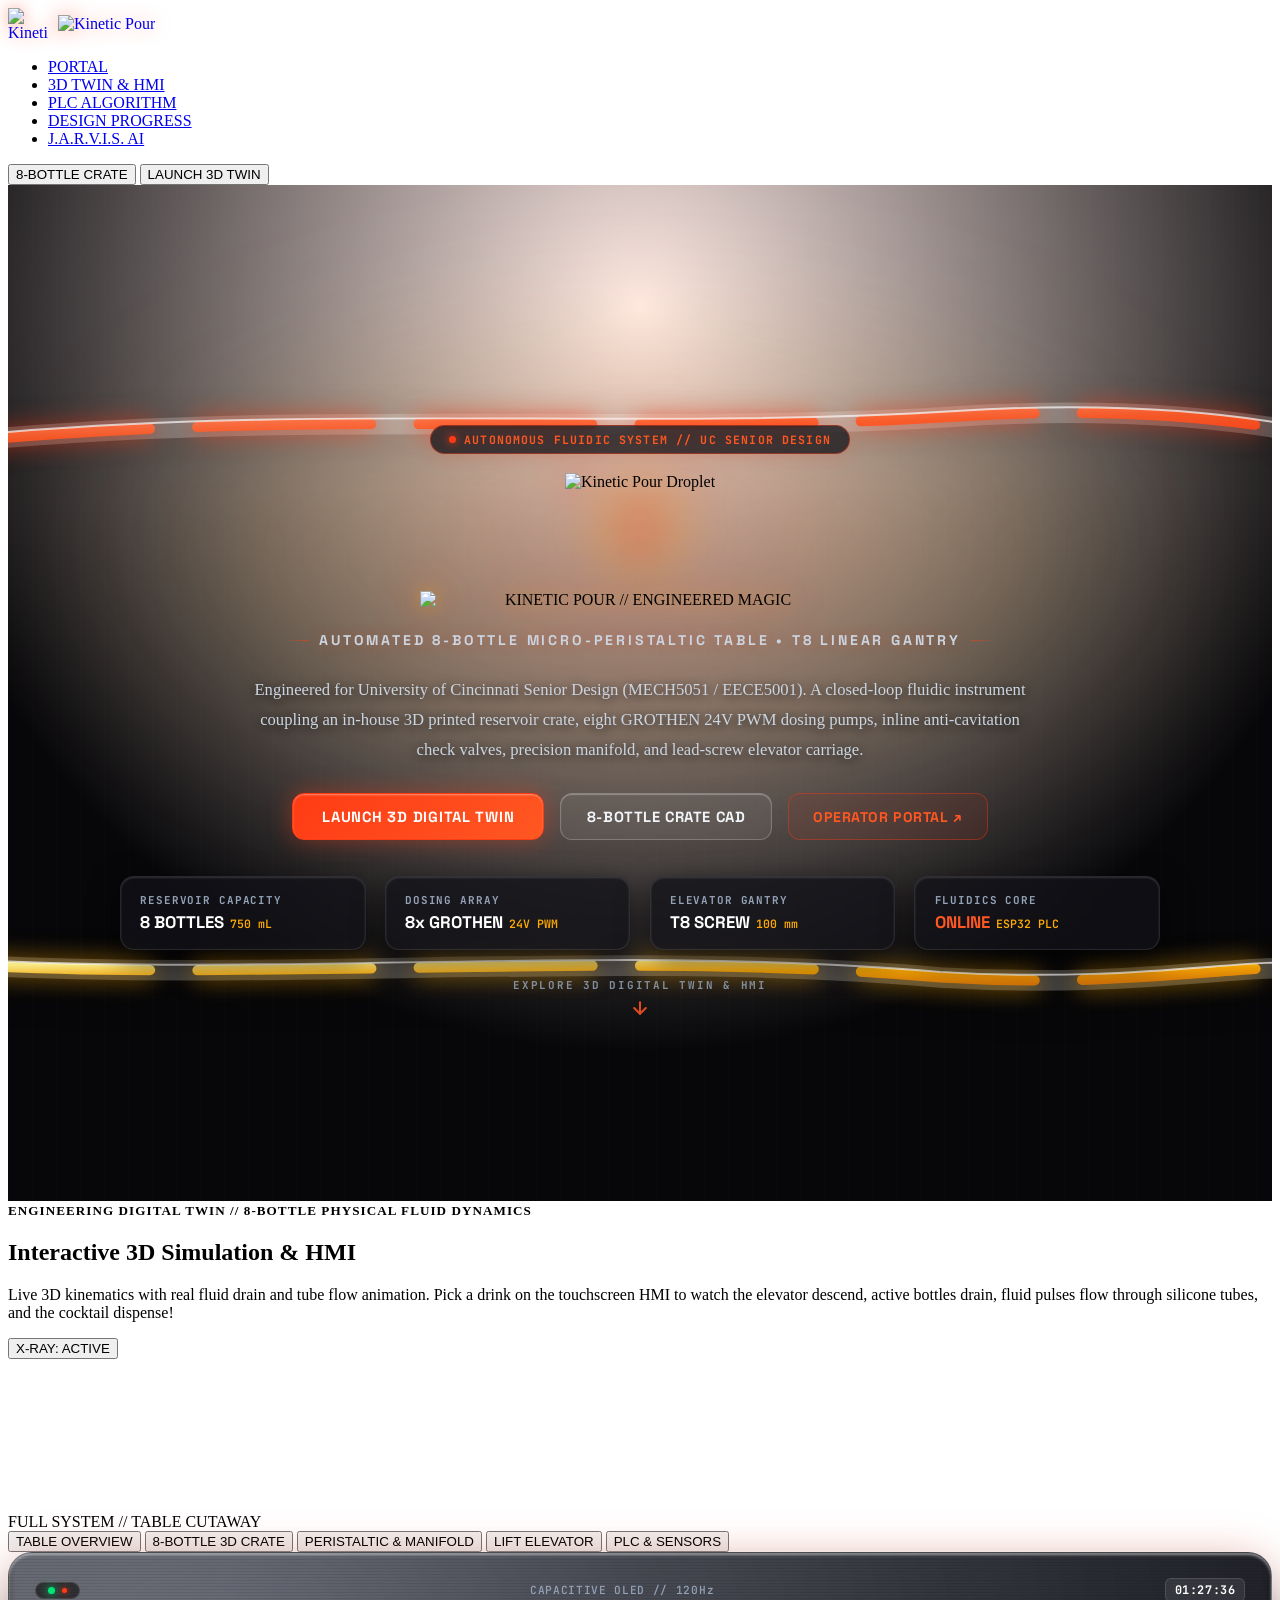
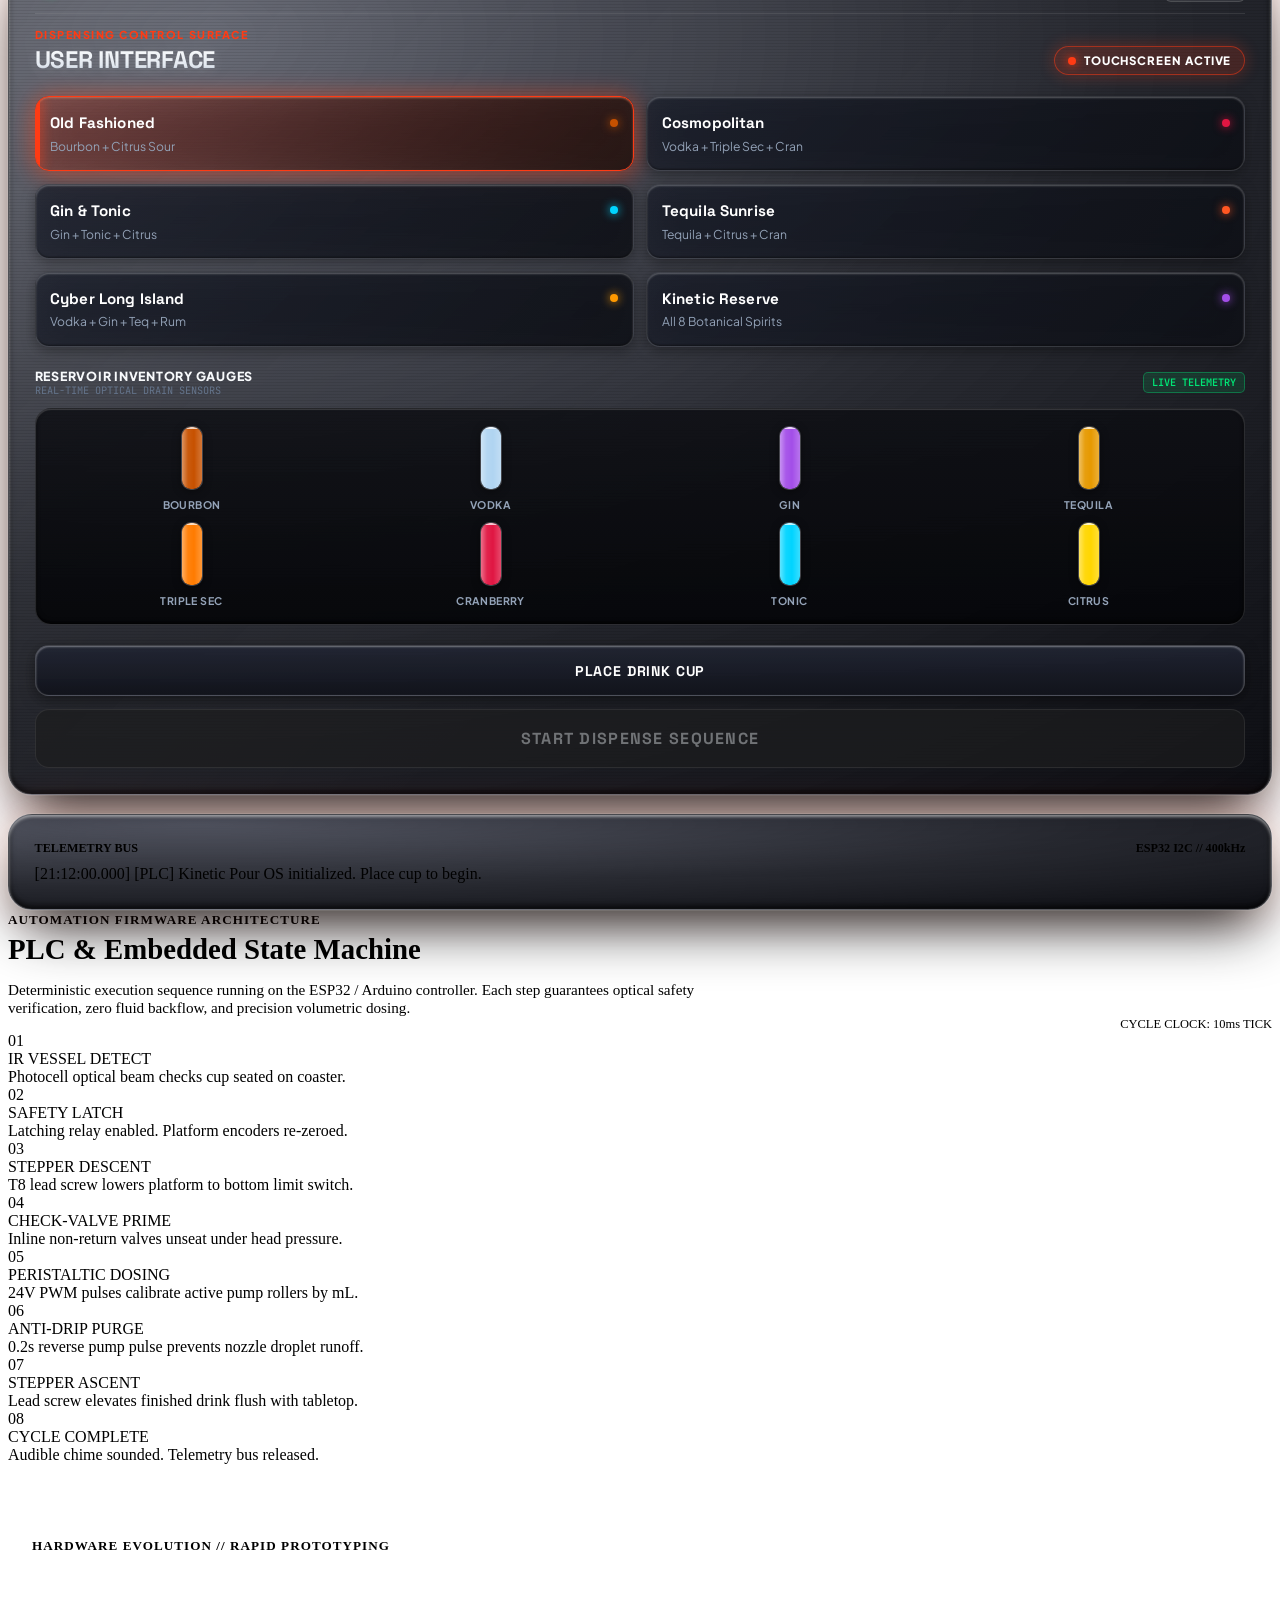
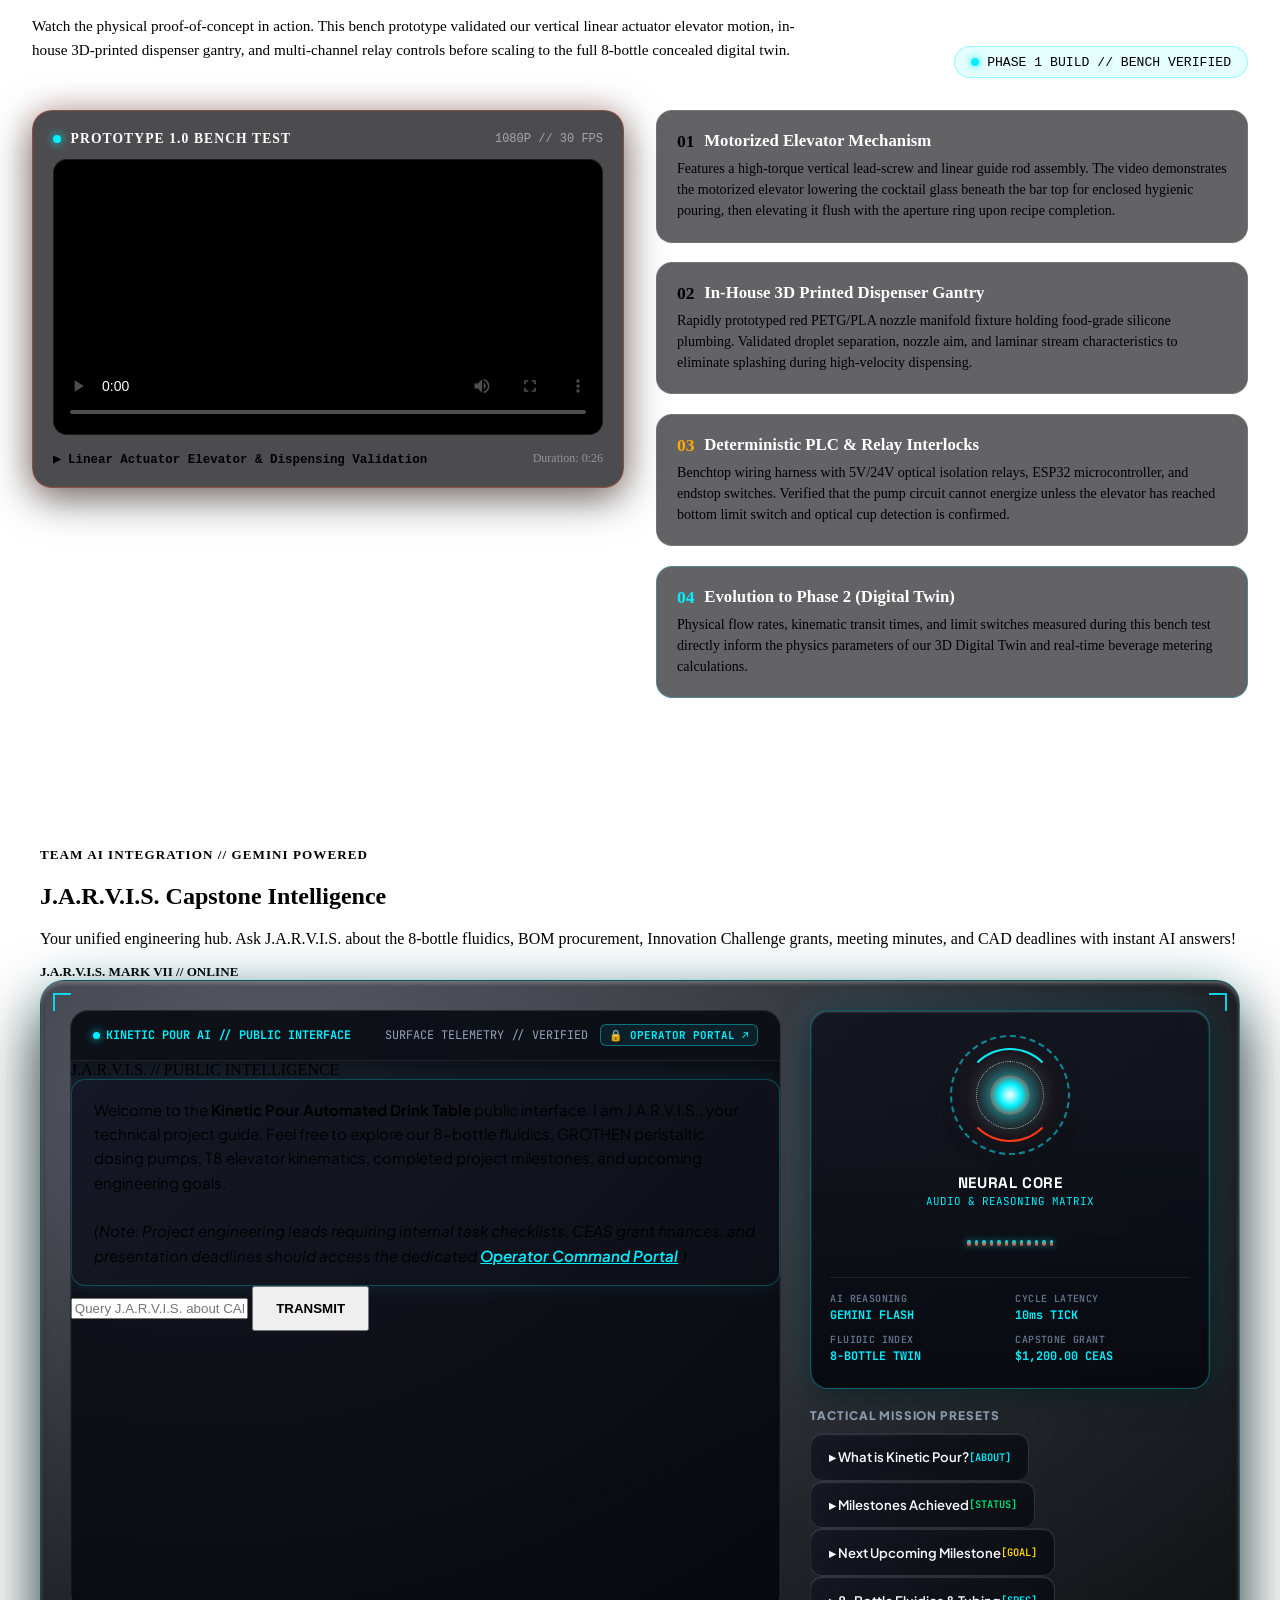
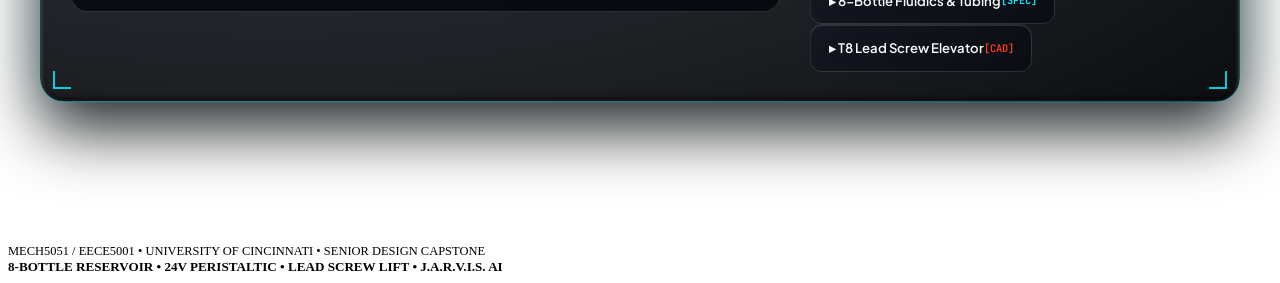
==== commit 25cae28e: "Update Flask index template" ====
--- a/templates/index.html
+++ b/templates/index.html
@@ -1473,6 +1473,7 @@
         <li><a href="#portal" class="active">PORTAL</a></li>
         <li><a href="#simulation">3D TWIN &amp; HMI</a></li>
         <li><a href="#plc-algorithm">PLC ALGORITHM</a></li>
+        <li><a href="#design-progress">DESIGN PROGRESS</a></li>
         <li><a href="#jarvis-ai">J.A.R.V.I.S. AI</a></li>
       </ul>
     </nav>
@@ -1974,6 +1975,99 @@
           <div class="plc-step-num">08</div>
           <div class="plc-step-title">CYCLE COMPLETE</div>
           <div class="plc-step-desc">Audible chime sounded. Telemetry bus released.</div>
+        </div>
+      </div>
+    </div>
+  </section>
+
+  <!-- ==========================================================================
+       3B. DESIGN PROGRESS & HARDWARE EVOLUTION (FIRST ITERATION PROTOTYPE)
+       ========================================================================== -->
+  <section id="design-progress" class="design-progress-section" style="max-width: 1400px; margin: 4.5rem auto; padding: 0 1.5rem; position: relative;">
+    <div class="section-header" style="display: flex; justify-content: space-between; align-items: flex-end; flex-wrap: wrap; gap: 1rem; margin-bottom: 2rem;">
+      <div>
+        <span style="font-family: var(--font-body); font-weight: 700; color: var(--infrared); font-size: 0.82rem; letter-spacing: 0.08em; text-transform: uppercase;">
+          HARDWARE EVOLUTION // RAPID PROTOTYPING
+        </span>
+        <h2 class="section-title" style="font-family: var(--font-title); font-size: 2.2rem; margin: 0.3rem 0; color: #fff;">
+          Design Progress &amp; First Iteration
+        </h2>
+        <p class="section-desc" style="color: var(--text-secondary); max-width: 780px; font-size: 0.95rem; line-height: 1.6;">
+          Watch the physical proof-of-concept in action. This bench prototype validated our vertical linear actuator elevator motion, in-house 3D-printed dispenser gantry, and multi-channel relay controls before scaling to the full 8-bottle concealed digital twin.
+        </p>
+      </div>
+      <div style="font-family: var(--font-mono, monospace); font-size: 0.82rem; padding: 0.45rem 1rem; border-radius: 9999px; background: rgba(0, 240, 255, 0.1); border: 1px solid rgba(0, 240, 255, 0.35); color: var(--cyan); display: flex; align-items: center; gap: 0.5rem;">
+        <span style="width: 8px; height: 8px; border-radius: 50%; background: #00f0ff; box-shadow: 0 0 8px #00f0ff; display: inline-block;"></span>
+        <span>PHASE 1 BUILD // BENCH VERIFIED</span>
+      </div>
+    </div>
+
+    <div class="prototype-grid" style="display: grid; grid-template-columns: repeat(auto-fit, minmax(340px, 1fr)); gap: 2rem; align-items: start;">
+      <!-- Video Player Card -->
+      <div class="prototype-video-card" style="background: rgba(16, 16, 21, 0.75); border: 1px solid rgba(255, 87, 34, 0.35); border-radius: 20px; padding: 1.25rem; box-shadow: 0 10px 40px rgba(0,0,0,0.6), 0 0 30px rgba(255, 87, 34, 0.15); backdrop-filter: blur(12px);">
+        <div style="display: flex; justify-content: space-between; align-items: center; margin-bottom: 0.75rem;">
+          <div style="display: flex; align-items: center; gap: 0.6rem;">
+            <span style="width: 8px; height: 8px; border-radius: 50%; background: #00f0ff; box-shadow: 0 0 10px #00f0ff; display: inline-block;"></span>
+            <span style="font-family: var(--font-title); font-size: 0.85rem; letter-spacing: 0.08em; color: #fff; font-weight: 700;">PROTOTYPE 1.0 BENCH TEST</span>
+          </div>
+          <span style="font-family: var(--font-mono, monospace); font-size: 0.75rem; color: rgba(255,255,255,0.5);">1080P // 30 FPS</span>
+        </div>
+        
+        <div style="position: relative; border-radius: 14px; overflow: hidden; background: #000; border: 1px solid rgba(255,255,255,0.1);">
+          <video id="prototype-video" controls playsinline preload="metadata" poster="static/videos/kinetic_pour_first_iteration_poster.jpg" style="width: 100%; max-height: 480px; object-fit: contain; display: block; border-radius: 12px;">
+            <source src="static/videos/kinetic_pour_first_iteration.mp4" type="video/mp4">
+            Your browser does not support HTML5 video.
+          </video>
+        </div>
+
+        <div style="margin-top: 1rem; display: flex; justify-content: space-between; align-items: center; flex-wrap: wrap; gap: 0.5rem;">
+          <span style="font-family: var(--font-mono, monospace); font-size: 0.78rem; color: var(--infrared); font-weight: 600;">
+            ▶ Linear Actuator Elevator &amp; Dispensing Validation
+          </span>
+          <span style="font-size: 0.75rem; color: rgba(255,255,255,0.4);">Duration: 0:26</span>
+        </div>
+      </div>
+
+      <!-- Technical Breakdown & Milestone Cards -->
+      <div class="prototype-details" style="display: flex; flex-direction: column; gap: 1.2rem;">
+        <div style="background: rgba(16, 16, 21, 0.65); border: 1px solid rgba(255,255,255,0.1); border-radius: 16px; padding: 1.25rem;">
+          <div style="display: flex; align-items: center; gap: 0.6rem; margin-bottom: 0.4rem;">
+            <span style="color: var(--infrared); font-weight: 800; font-size: 1.1rem;">01</span>
+            <h4 style="font-family: var(--font-title); font-size: 1.05rem; color: #fff; margin: 0;">Motorized Elevator Mechanism</h4>
+          </div>
+          <p style="color: var(--text-secondary); font-size: 0.88rem; line-height: 1.5; margin: 0;">
+            Features a high-torque vertical lead-screw and linear guide rod assembly. The video demonstrates the motorized elevator lowering the cocktail glass beneath the bar top for enclosed hygienic pouring, then elevating it flush with the aperture ring upon recipe completion.
+          </p>
+        </div>
+
+        <div style="background: rgba(16, 16, 21, 0.65); border: 1px solid rgba(255,255,255,0.1); border-radius: 16px; padding: 1.25rem;">
+          <div style="display: flex; align-items: center; gap: 0.6rem; margin-bottom: 0.4rem;">
+            <span style="color: var(--cyan); font-weight: 800; font-size: 1.1rem;">02</span>
+            <h4 style="font-family: var(--font-title); font-size: 1.05rem; color: #fff; margin: 0;">In-House 3D Printed Dispenser Gantry</h4>
+          </div>
+          <p style="color: var(--text-secondary); font-size: 0.88rem; line-height: 1.5; margin: 0;">
+            Rapidly prototyped red PETG/PLA nozzle manifold fixture holding food-grade silicone plumbing. Validated droplet separation, nozzle aim, and laminar stream characteristics to eliminate splashing during high-velocity dispensing.
+          </p>
+        </div>
+
+        <div style="background: rgba(16, 16, 21, 0.65); border: 1px solid rgba(255,255,255,0.1); border-radius: 16px; padding: 1.25rem;">
+          <div style="display: flex; align-items: center; gap: 0.6rem; margin-bottom: 0.4rem;">
+            <span style="color: #ffaa00; font-weight: 800; font-size: 1.1rem;">03</span>
+            <h4 style="font-family: var(--font-title); font-size: 1.05rem; color: #fff; margin: 0;">Deterministic PLC &amp; Relay Interlocks</h4>
+          </div>
+          <p style="color: var(--text-secondary); font-size: 0.88rem; line-height: 1.5; margin: 0;">
+            Benchtop wiring harness with 5V/24V optical isolation relays, ESP32 microcontroller, and endstop switches. Verified that the pump circuit cannot energize unless the elevator has reached bottom limit switch and optical cup detection is confirmed.
+          </p>
+        </div>
+
+        <div style="background: rgba(16, 16, 21, 0.65); border: 1px solid rgba(0, 240, 255, 0.25); border-radius: 16px; padding: 1.25rem;">
+          <div style="display: flex; align-items: center; gap: 0.6rem; margin-bottom: 0.4rem;">
+            <span style="color: #00f0ff; font-weight: 800; font-size: 1.1rem;">04</span>
+            <h4 style="font-family: var(--font-title); font-size: 1.05rem; color: #fff; margin: 0;">Evolution to Phase 2 (Digital Twin)</h4>
+          </div>
+          <p style="color: var(--text-secondary); font-size: 0.88rem; line-height: 1.5; margin: 0;">
+            Physical flow rates, kinematic transit times, and limit switches measured during this bench test directly inform the physics parameters of our 3D Digital Twin and real-time beverage metering calculations.
+          </p>
         </div>
       </div>
     </div>
@@ -2128,7 +2222,7 @@
   </footer>
 
   <!-- Scripts -->
-  <script src="static/js/simulation.js?v=vibrant_bottles_v3"></script>
+  <script src="static/js/simulation.js?v=vibrant_fps_boost_v4"></script>
 
   <script>
     /* ==========================================
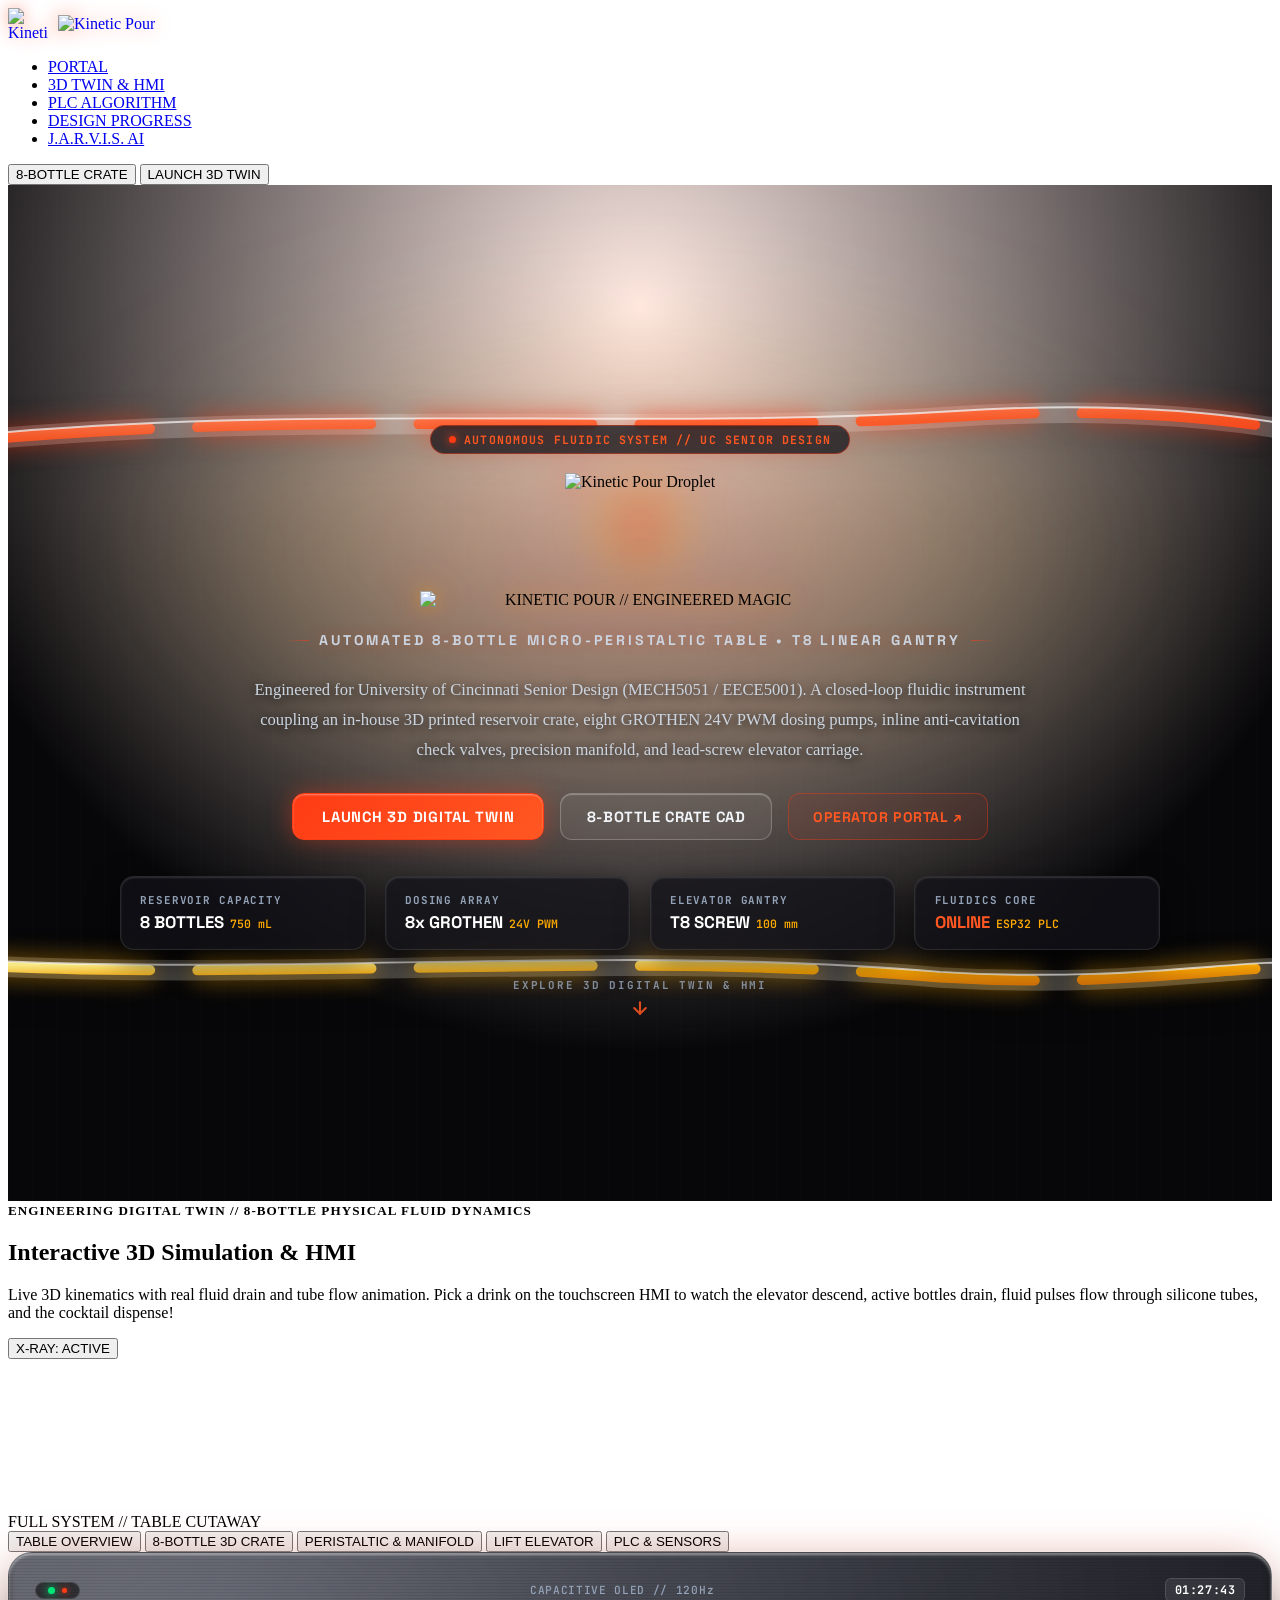
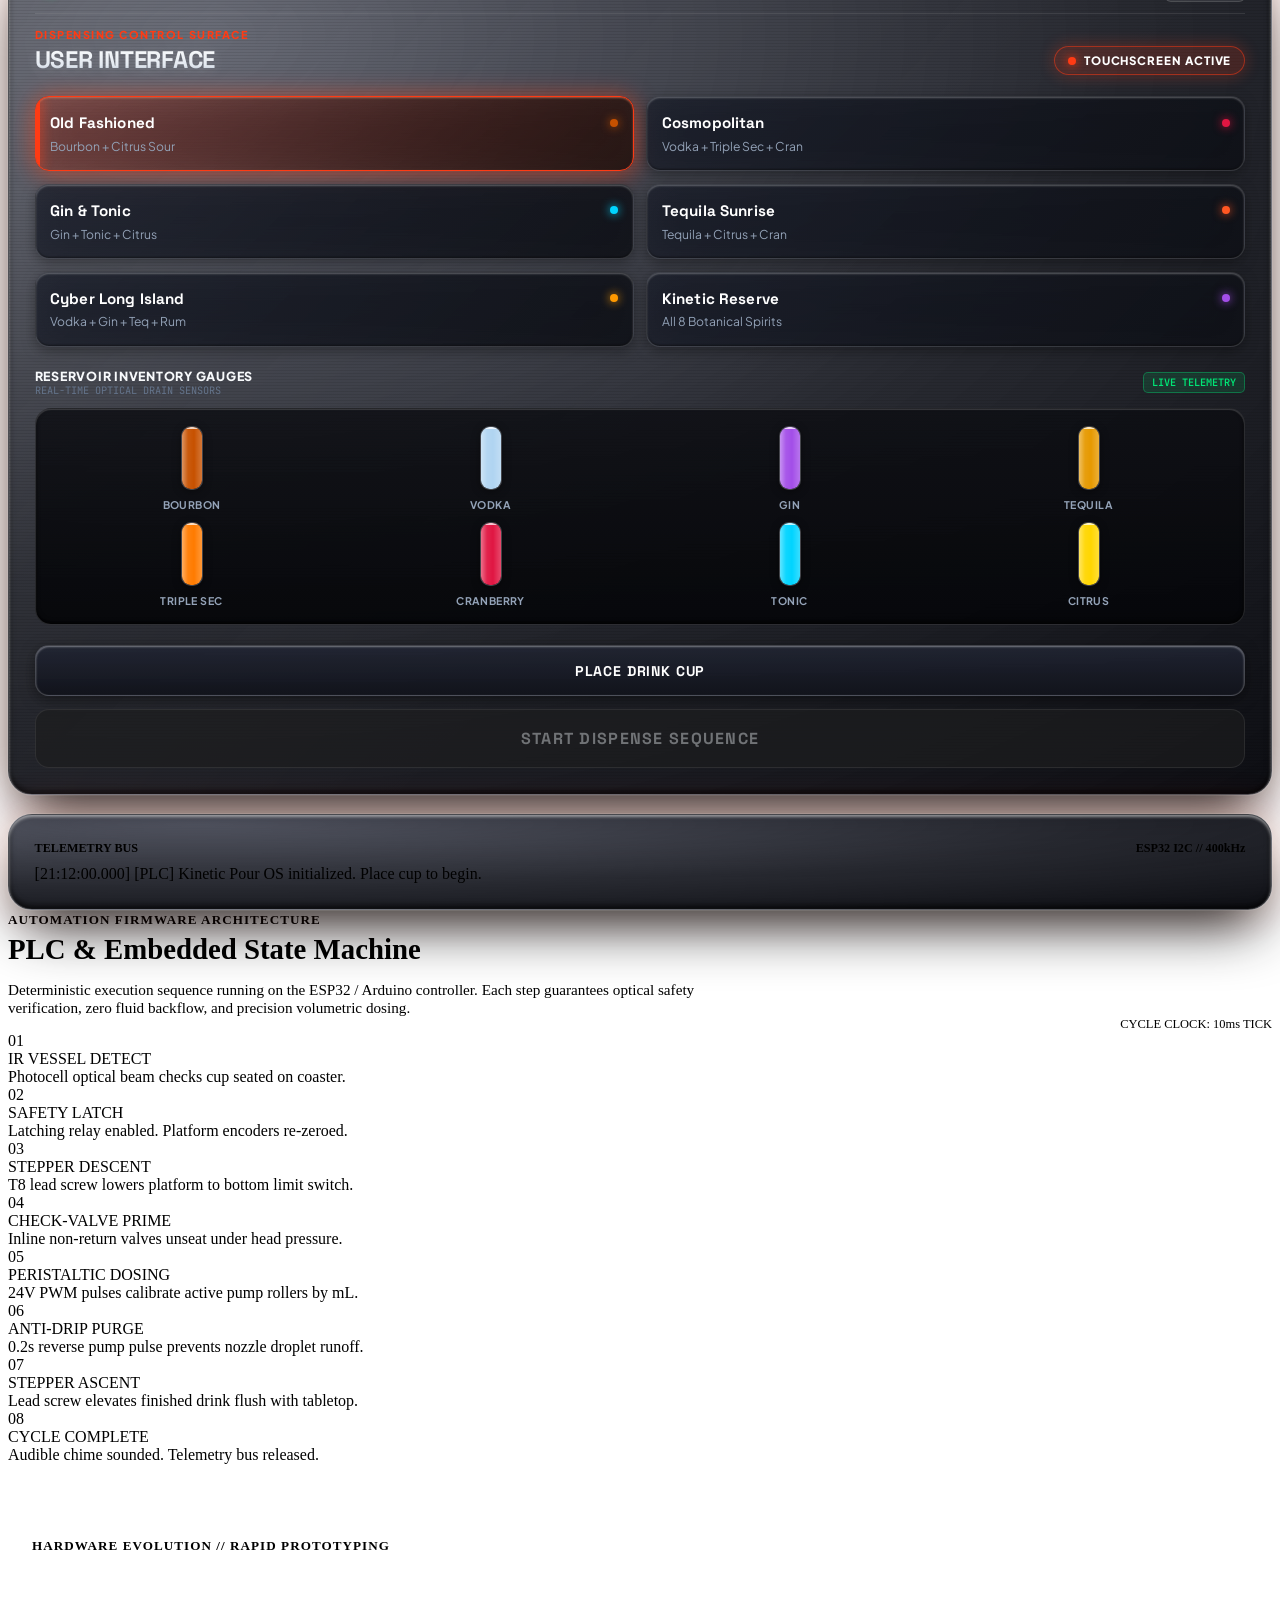
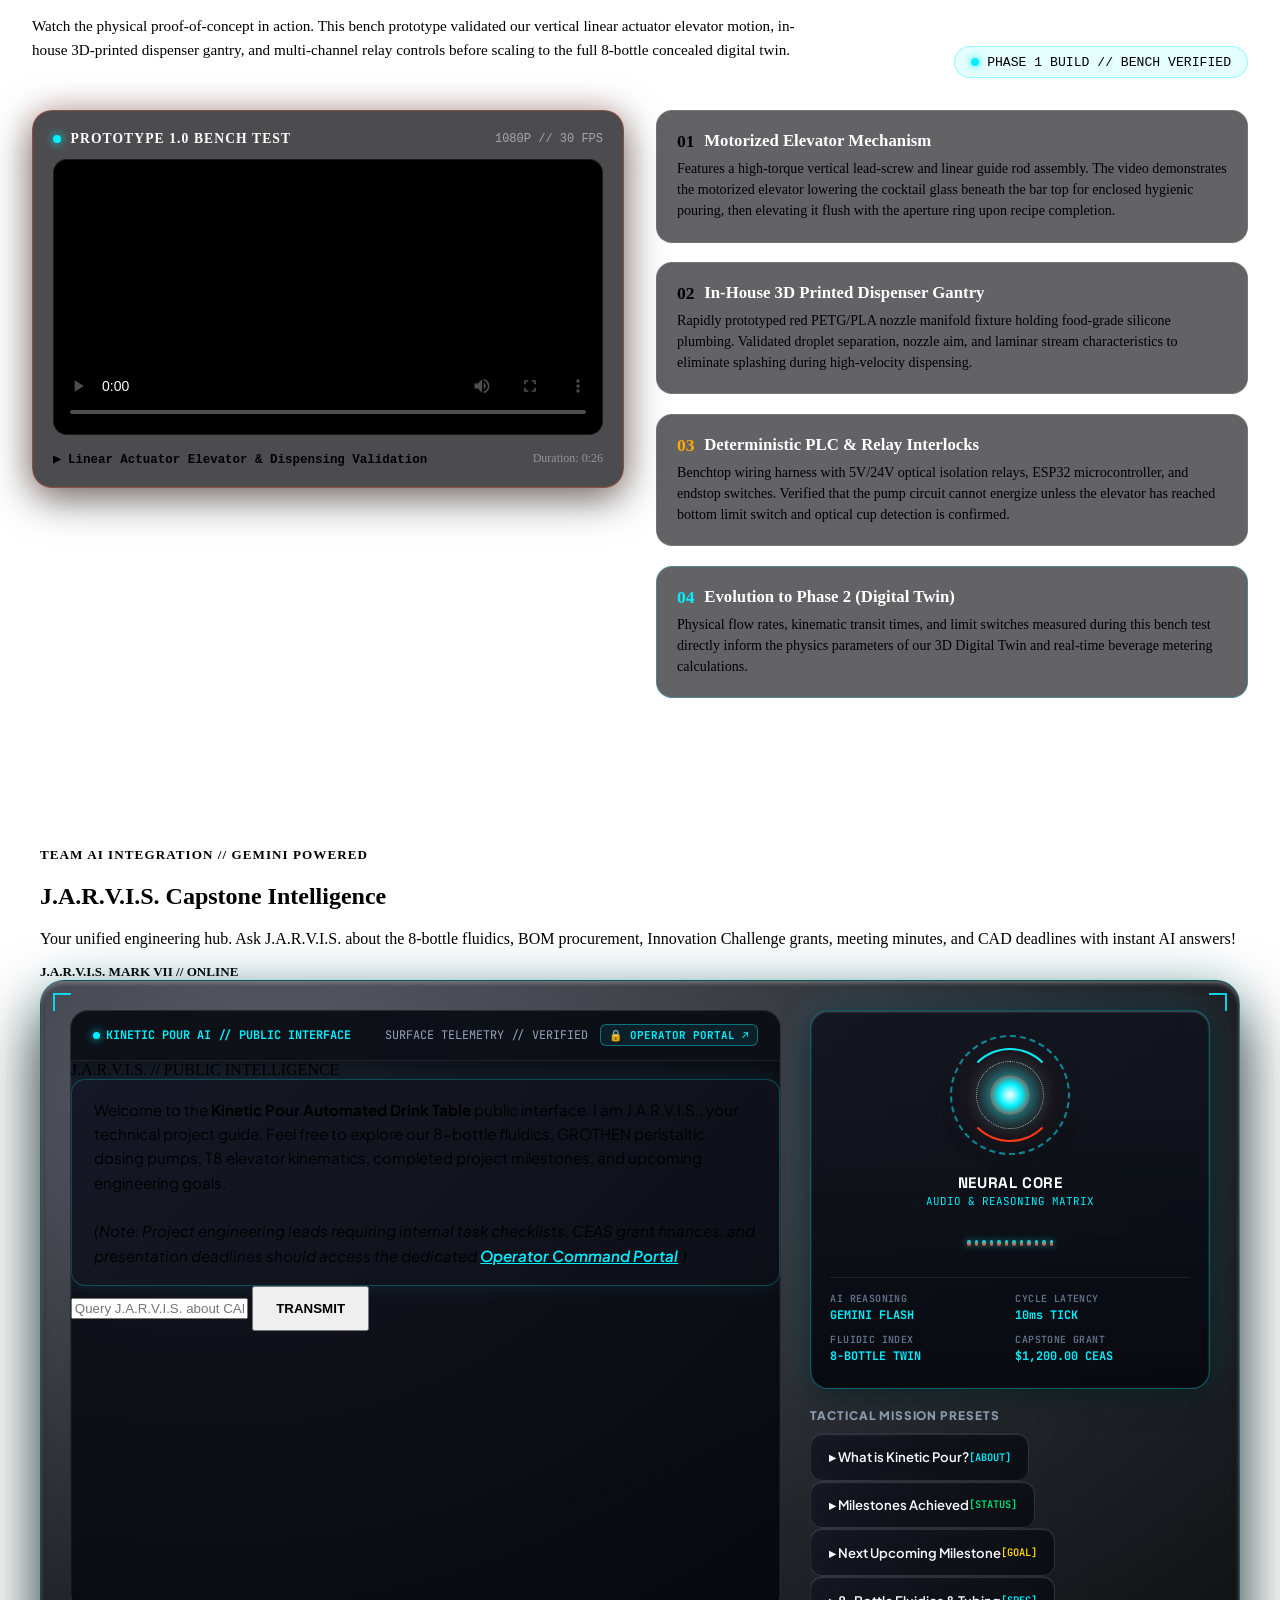
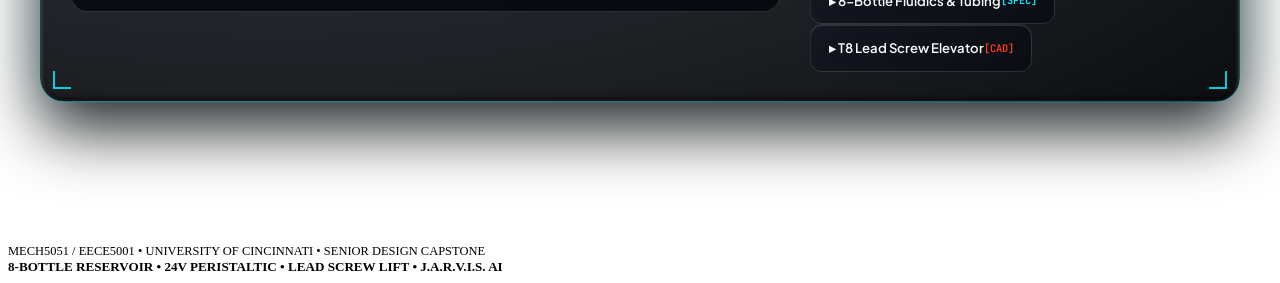
==== commit 82aa92b9: "Update Flask index template" ====
--- a/templates/index.html
+++ b/templates/index.html
@@ -1567,7 +1567,7 @@
 
         <!-- Authentic Risograph Text with Slow-Pour Drips (Zero Box / Pure Transparent PNG) -->
         <div class="hero-wordmark-wrap">
-          <img src="static/images/kinetic_pour_text_transparent.png?v=magic" 
+          <img src="static/images/kinetic_pour_text_transparent.png?v=drips_restored" 
                alt="KINETIC POUR // ENGINEERED MAGIC" 
                class="hero-wordmark-png" />
         </div>
